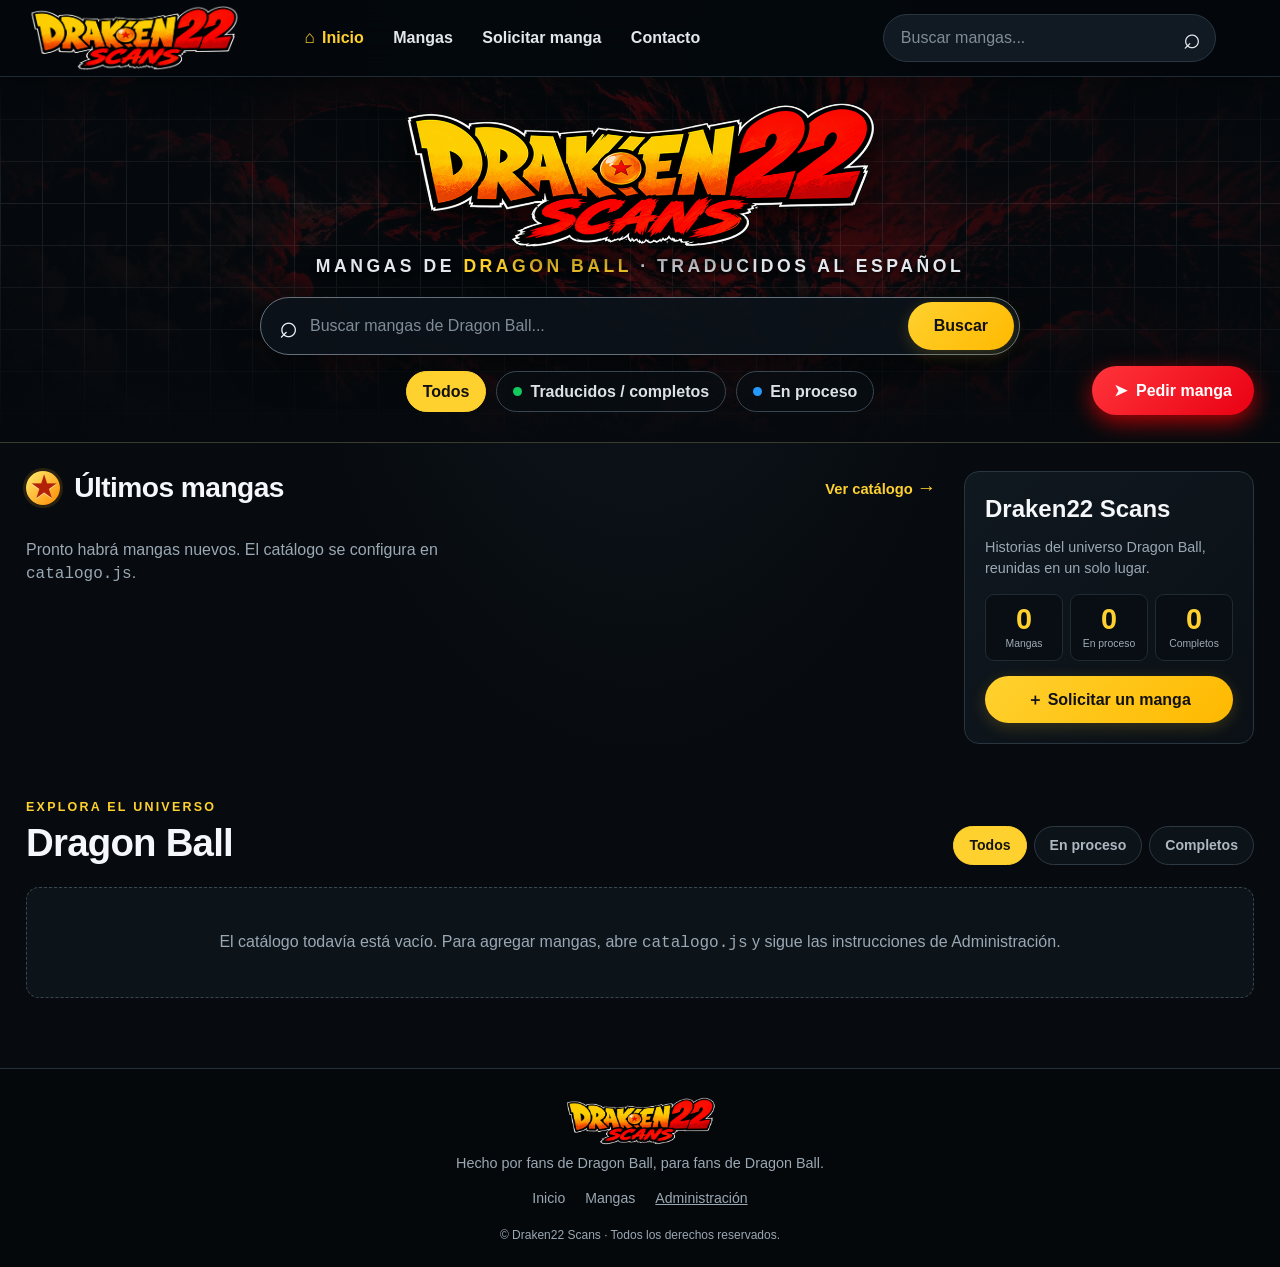
==== index.html @ cf883413 "Add files via upload" ====
<!doctype html>
<html lang="es">
<head>
  <meta charset="utf-8">
  <meta name="viewport" content="width=device-width, initial-scale=1">
  <meta name="theme-color" content="#070b0f">
  <title>Draken22 Scans — Manga de Dragon Ball en español</title>
  <meta name="description" content="Explora mangas de Dragon Ball traducidos al español, consulta su estado y solicita nuevas traducciones.">
  <meta property="og:title" content="Draken22 Scans">
  <meta property="og:description" content="Mangas de Dragon Ball traducidos al español y nuevas solicitudes.">
  <meta property="og:type" content="website">
  <link rel="icon" href="assets/favicon.ico">
  <link rel="stylesheet" href="styles.css">
  <script type="module" src="app.js"></script>
</head>
<body>
  <nav class="topnav">
    <div class="nav-inner wrap">
      <a class="brand" href="index.html" aria-label="Draken22 Scans, inicio"><img src="assets/logo-draken22.png" alt="Draken22 Scans"></a>
      <div class="nav-links"><a class="nav-link active" href="#inicio">Inicio</a><a class="nav-link" href="#catalogo">Mangas</a><button id="open-request" class="nav-link nav-request">Solicitar manga</button><a class="nav-link" href="#footer">Contacto</a></div>
      <label class="nav-search"><span class="sr-only">Buscar mangas</span><input id="search" class="field search" placeholder="Buscar mangas..." aria-label="Buscar mangas"><span class="search-icon" aria-hidden="true">⌕</span></label>
      <div class="nav-actions"><button id="add-manga" class="btn-secondary hidden">＋ Agregar manga</button><button id="sign-out" class="link-button hidden">Salir</button></div>
    </div>
  </nav>

  <header id="inicio" class="hero">
    <img class="hero-bg" src="assets/hero.jpg" alt="" aria-hidden="true">
    <div class="hero-overlay"></div><div class="hero-grid"></div>
    <div class="hero-content wrap">
      <img class="hero-logo" src="assets/logo-draken22.png" alt="Draken22 Scans">
      <p class="hero-subtitle">MANGAS DE <strong>DRAGON BALL</strong> · TRADUCIDOS AL ESPAÑOL</p>
      <div class="hero-search-wrap"><span class="hero-search-icon" aria-hidden="true">⌕</span><input id="hero-search" class="field hero-search" placeholder="Buscar mangas de Dragon Ball..." aria-label="Buscar mangas de Dragon Ball"><button id="hero-search-button" class="btn-yellow" type="button">Buscar</button></div>
      <div class="hero-pills" role="group" aria-label="Filtrar mangas"><button class="pill pill-active" data-filter="todos">Todos</button><button class="pill" data-filter="completo"><span class="status-dot green"></span> Traducidos / completos</button><button class="pill" data-filter="produccion"><span class="status-dot blue"></span> En proceso</button></div>
      <button id="open-request-side" class="btn-red"><span aria-hidden="true">➤</span> Pedir manga</button>
    </div>
  </header>

  <section class="updates wrap" aria-labelledby="updates-title">
    <div class="updates-main"><div class="section-heading"><h2 id="updates-title" class="section-title"><span class="dragon-icon">★</span> Últimos mangas</h2><a class="see-all" href="#catalogo">Ver catálogo <span>→</span></a></div><div id="updates-list" class="updates-grid"><p class="muted">Cargando mangas…</p></div></div>
    <aside class="stats panel"><h3>Draken22 Scans</h3><p class="stats-intro">Historias del universo Dragon Ball, reunidas en un solo lugar.</p><div class="stats-row"><div class="stat-box"><b id="count-all" class="stat-num">0</b><span class="stat-label">Mangas</span></div><div class="stat-box"><b id="count-prod" class="stat-num">0</b><span class="stat-label">En proceso</span></div><div class="stat-box"><b id="count-done" class="stat-num">0</b><span class="stat-label">Completos</span></div></div><button id="open-request-stat" class="btn-yellow full" type="button">＋ Solicitar un manga</button></aside>
  </section>

  <main id="catalogo" class="wrap catalog">
    <div class="catalog-heading"><div><p class="eyebrow">EXPLORA EL UNIVERSO</p><h2 class="section-title catalog-title">Dragon Ball</h2></div><div class="tabs" role="group" aria-label="Filtrar catálogo"><button class="tab tab-active" data-filter="todos">Todos</button><button class="tab" data-filter="produccion">En proceso</button><button class="tab" data-filter="completo">Completos</button></div></div>
    <div id="catalog-grid" class="catalog-grid"><p class="muted">Cargando catálogo…</p></div>
  </main>

  <footer id="footer" class="footer"><img src="assets/logo-draken22.png" alt="Draken22 Scans" class="footer-logo"><p>Hecho por fans de Dragon Ball, para fans de Dragon Ball.</p><div class="footer-links"><a href="#inicio">Inicio</a><a href="#catalogo">Mangas</a><a id="team-link" class="link-button" href="administrar.html">Administración</a></div><small>© Draken22 Scans · Todos los derechos reservados.</small></footer>
  <div id="modal-root"></div>
</body>
</html>
---- styles.css ----
/* Fuentes locales opcionales: coloca los archivos en la carpeta Fonts/. */
@font-face{font-family:BarlowLocal;src:url("Fonts/Barlow-Regular.woff2") format("woff2");font-style:normal;font-weight:400;font-display:swap}
@font-face{font-family:BarlowLocal;src:url("Fonts/Barlow-Medium.woff2") format("woff2");font-style:normal;font-weight:500;font-display:swap}
@font-face{font-family:BarlowLocal;src:url("Fonts/Barlow-SemiBold.woff2") format("woff2");font-style:normal;font-weight:600;font-display:swap}
@font-face{font-family:BarlowLocal;src:url("Fonts/Barlow-Bold.woff2") format("woff2");font-style:normal;font-weight:700 900;font-display:swap}
@font-face{font-family:RajdhaniLocal;src:url("Fonts/Rajdhani-Medium.woff2") format("woff2");font-style:normal;font-weight:500;font-display:swap}
@font-face{font-family:RajdhaniLocal;src:url("Fonts/Rajdhani-SemiBold.woff2") format("woff2");font-style:normal;font-weight:600;font-display:swap}
@font-face{font-family:RajdhaniLocal;src:url("Fonts/Rajdhani-Bold.woff2") format("woff2");font-style:normal;font-weight:700 900;font-display:swap}
:root{color-scheme:dark;--bg:#070b0f;--bg2:#0b1117;--card:#0e151c;--card2:#111b23;--text:#f5f7fa;--muted:#9aa8b4;--line:#26323b;--yellow:#ffd12f;--yellow2:#ffb900;--red:#ff202a;--green:#18b957;--blue:#2699ff;--radius:15px;--shadow:0 18px 50px #0008}
*{box-sizing:border-box}html{scroll-behavior:smooth;scroll-padding-top:95px}body{margin:0;background:radial-gradient(ellipse at 50% 0,#111b23 0,transparent 42%),var(--bg);color:var(--text);font-family:BarlowLocal,Barlow,Arial,sans-serif;font-size:16px;line-height:1.45}button,input,textarea,select{font:inherit}button{cursor:pointer}button:disabled{opacity:.6;cursor:wait}a{color:inherit;text-decoration:none}.hidden{display:none!important}.wrap{width:min(1480px,calc(100% - 52px));margin-inline:auto}.muted{color:var(--muted)}.sr-only{position:absolute;width:1px;height:1px;padding:0;margin:-1px;overflow:hidden;clip:rect(0,0,0,0);white-space:nowrap;border:0}.topnav{position:sticky;top:0;z-index:50;background:rgba(4,8,12,.94);backdrop-filter:blur(18px);border-bottom:1px solid #202a32;box-shadow:0 8px 30px #0005}.nav-inner{min-height:76px;display:flex;align-items:center;gap:clamp(18px,3vw,44px)}.brand{display:flex;align-items:center;flex:0 0 240px;height:66px;overflow:hidden}.brand img{width:100%;height:100%;object-fit:contain;object-position:left center}.nav-links{display:flex;align-items:center;gap:clamp(16px,2.3vw,38px);white-space:nowrap}.nav-link{display:inline-flex;align-items:center;gap:7px;background:none;border:0;color:#e2e7ec;font-weight:700;padding:12px 0;transition:color .2s}.nav-link:hover,.nav-link.active{color:var(--yellow)}.nav-link.active:before{content:'⌂';font-size:1.1rem}.nav-search{margin-left:auto;position:relative;display:block;width:min(340px,26vw)}.field{width:100%;min-width:0;border:1px solid #293640;border-radius:10px;background:#111a22;color:var(--text);padding:12px 14px;outline:none;transition:border-color .2s,box-shadow .2s}.field::placeholder{color:#7f8c97}.field:focus{border-color:#f3c52b;box-shadow:0 0 0 3px #ffd12f20}.search{padding:11px 45px 11px 17px;border-radius:24px}.search-icon{position:absolute;right:15px;top:50%;transform:translateY(-54%);font-size:1.9rem;line-height:1;color:#e9eef2}.nav-actions{display:flex;align-items:center;gap:10px}.btn-secondary{background:#151e26;border:1px solid #3a4650;color:#fff;border-radius:10px;padding:10px 13px;font-weight:700}.link-button{background:transparent;border:0;color:var(--muted);text-decoration:underline}.hero{position:relative;isolation:isolate;min-height:365px;overflow:hidden;border-bottom:1px solid #3c3c2d;background:#0a1015}.hero-bg,.hero-overlay,.hero-grid{position:absolute;inset:0;width:100%;height:100%;pointer-events:none}.hero-bg{z-index:-3;object-fit:cover;object-position:center 40%;opacity:.58;filter:saturate(1.1)}.hero-overlay{z-index:-2;background:linear-gradient(90deg,#05090de8,#05090d72 48%,#05090de0),linear-gradient(0deg,#070b0f 0%,transparent 45%,#070b0f44)}.hero-grid{z-index:-1;opacity:.12;background-image:linear-gradient(#b3c0cc 1px,transparent 1px),linear-gradient(90deg,#b3c0cc 1px,transparent 1px);background-size:42px 42px;mask-image:linear-gradient(to bottom,transparent,#000 35%,transparent)}.hero-content{min-height:365px;display:flex;flex-direction:column;align-items:center;justify-content:center;padding:23px 0 30px;text-align:center}.hero-logo{display:block;width:min(490px,68vw);max-height:160px;object-fit:contain;filter:drop-shadow(0 10px 18px #000b);margin:0 auto 4px}.hero-subtitle{margin:0 0 18px;font-family:RajdhaniLocal,Rajdhani,BarlowLocal,Arial,sans-serif;font-weight:700;font-size:clamp(.85rem,1.5vw,1.1rem);letter-spacing:.2em;color:#e2e8ed;text-shadow:0 2px 5px #000}.hero-subtitle strong{color:var(--yellow)}.hero-search-wrap{width:min(760px,100%);display:flex;align-items:center;gap:12px;padding:4px 5px 4px 18px;border:1px solid #64717c;border-radius:30px;background:#0b1219ed;box-shadow:0 12px 35px #0008}.hero-search-icon{font-size:2rem;line-height:1;color:#edf2f6}.hero-search{border:0;background:transparent;box-shadow:none!important;padding:12px 0}.btn-yellow{display:inline-flex;justify-content:center;align-items:center;gap:8px;flex-shrink:0;background:linear-gradient(135deg,var(--yellow),var(--yellow2));color:#101114;border:0;border-radius:999px;padding:12px 26px;font-weight:800;box-shadow:0 4px 16px #ffcc2430;transition:transform .18s,filter .18s}.btn-yellow:hover{transform:translateY(-2px);filter:brightness(1.08)}.hero-pills{display:flex;align-items:center;justify-content:center;gap:10px;flex-wrap:wrap;margin-top:16px}.pill{display:inline-flex;align-items:center;gap:8px;padding:8px 16px;border:1px solid #3a4651;border-radius:999px;background:#080d12c9;color:#dbe1e6;font-weight:600;transition:all .2s}.pill:hover,.pill-active{border-color:var(--yellow);background:var(--yellow);color:#111}.status-dot{width:9px;height:9px;border-radius:50%;display:inline-block}.green{background:#12ca60}.blue{background:#2699ff}.btn-red{position:absolute;right:max(26px,calc((100% - 1480px)/2));bottom:27px;display:flex;align-items:center;gap:9px;border:0;border-radius:999px;background:linear-gradient(135deg,#ff343b,#e90012);color:#fff;font-weight:800;padding:13px 22px;box-shadow:0 7px 22px #f00a;transition:transform .18s}.btn-red:hover{transform:translateY(-2px)}.updates{display:grid;grid-template-columns:minmax(0,1fr) 290px;gap:28px;padding-top:28px}.updates-main{min-width:0}.section-heading,.catalog-heading{display:flex;align-items:center;justify-content:space-between;gap:18px}.section-heading{margin-bottom:17px}.section-title{font-family:RajdhaniLocal,Rajdhani,BarlowLocal,Barlow,sans-serif;font-size:clamp(1.7rem,2.2vw,2.25rem);font-weight:800;letter-spacing:-.02em;margin:0;line-height:1.15}.dragon-icon{display:inline-grid;place-items:center;width:34px;height:34px;border-radius:50%;margin-right:7px;background:linear-gradient(135deg,#ffed70,#ff8a00);color:#b32208;text-shadow:0 1px #fff8;box-shadow:0 0 0 3px #f3a41a25}.see-all{font-size:.92rem;color:var(--yellow);font-weight:700;white-space:nowrap}.see-all span{font-size:1.2rem}.updates-grid{display:grid;grid-template-columns:repeat(2,minmax(0,1fr));gap:12px}.update-row{display:flex;align-items:center;gap:14px;min-width:0;padding:11px;background:linear-gradient(135deg,#101820,#0b1117);border:1px solid #27333d;border-radius:12px;transition:transform .2s,border-color .2s,background .2s}.update-row:hover{transform:translateY(-3px);border-color:#6e5d1e;background:#131d25}.update-row img{width:64px;height:86px;flex-shrink:0;object-fit:contain;background:#080d12;border-radius:7px;border:1px solid #3b4750}.update-title{font-weight:800;font-size:1.05rem;white-space:nowrap;overflow:hidden;text-overflow:ellipsis;margin:0 0 4px}.update-meta{font-size:.85rem;color:var(--muted);margin:4px 0}.mini-tag{display:inline-block;font-size:.72rem;font-weight:700;padding:3px 9px;border-radius:99px}.mini-prod{background:#0e7037;color:#d4ffe4}.mini-done{background:#0e7037;color:#d4ffe4}.panel{background:linear-gradient(135deg,#101820,#0a1015);border:1px solid #293640;border-radius:15px}.stats{align-self:stretch;padding:20px;display:flex;flex-direction:column;gap:10px}.stats h3{font-family:RajdhaniLocal,Rajdhani,BarlowLocal,Arial,sans-serif;font-size:1.5rem;margin:0;font-weight:800}.stats-intro{color:var(--muted);font-size:.9rem;margin:0}.stats-row{display:grid;grid-template-columns:repeat(3,minmax(0,1fr));gap:7px;margin:5px 0}.stat-box{display:flex;flex-direction:column;gap:1px;padding:9px 7px;background:#080e13;border:1px solid #202b34;border-radius:9px;text-align:center}.stat-num{font-family:RajdhaniLocal,Rajdhani,BarlowLocal,Arial,sans-serif;font-size:1.8rem;color:var(--yellow);font-weight:800;line-height:1.1}.stat-label{font-size:.65rem;color:#9eabb6}.catalog{padding-top:54px;padding-bottom:70px}.catalog-heading{align-items:flex-end;margin-bottom:22px}.eyebrow{margin:0 0 4px;color:var(--yellow);font-family:RajdhaniLocal,Rajdhani,BarlowLocal,Arial,sans-serif;font-weight:800;letter-spacing:.18em;font-size:.78rem}.catalog-title{font-size:clamp(2rem,3vw,2.6rem)}.tabs{display:flex;gap:7px;flex-wrap:wrap}.tab{border:1px solid #2d3943;border-radius:999px;background:#0c1319;color:#aeb8c1;padding:8px 15px;font-size:.88rem;font-weight:700;transition:all .2s}.tab:hover,.tab-active{color:#151515;background:var(--yellow);border-color:var(--yellow)}.catalog-grid{display:grid;grid-template-columns:repeat(4,minmax(0,1fr));gap:18px}.manga-card{cursor:pointer;position:relative;min-width:0;overflow:hidden;background:linear-gradient(145deg,#101920,#0a1015);border:1px solid #293640;border-radius:13px;transition:transform .22s,border-color .22s,box-shadow .22s;animation:rise .4s both}.manga-card.admin-card{cursor:pointer}.manga-card:hover{transform:translateY(-5px);border-color:#c4a51c;box-shadow:0 12px 32px #0008,0 0 0 1px #ffd12f16}.manga-image-wrap{position:relative;aspect-ratio:3/3.7;overflow:hidden;background:linear-gradient(145deg,#111a22,#070b0f);margin:9px 9px 0;border-radius:9px;display:grid;place-items:center}.manga-img{display:block;width:100%;height:100%;object-fit:contain;object-position:center;transition:transform .35s,filter .35s}.manga-card:hover .manga-img{transform:scale(1.02);filter:saturate(1.08)}.badge{position:absolute;left:8px;top:8px;padding:5px 10px;border-radius:999px;font-size:.72rem;font-weight:800;box-shadow:0 2px 8px #0005}.badge-prod{background:#087b3b;color:#e4ffed}.badge-done{background:#087b3b;color:#e4ffed}.chapter-num{position:absolute;right:8px;bottom:4px;font-family:RajdhaniLocal,Rajdhani,BarlowLocal,Arial,sans-serif;font-size:2.4rem;font-weight:800;line-height:1;color:#fff;text-shadow:0 2px 7px #000,2px 2px 0 #000}.manga-info{padding:12px 13px 15px;display:flex;flex-direction:column;gap:6px}.manga-title{font-size:1.08rem;font-weight:800;line-height:1.2;margin:0 0 5px;overflow-wrap:anywhere}.manga-meta{font-size:.82rem;color:var(--muted);margin:0}.progress{height:5px;overflow:hidden;background:#27333d;border-radius:99px;margin-top:11px}.progress-bar{height:100%;border-radius:99px;background:linear-gradient(90deg,#ff9c00,var(--yellow))}.empty-state{grid-column:1/-1;padding:42px 20px;text-align:center;color:var(--muted);border:1px dashed #3a4650;border-radius:13px;background:#0c1319}.footer{border-top:1px solid #25313a;background:#05080b;text-align:center;padding:28px 20px 24px;color:var(--muted)}.footer-logo{display:block;width:155px;height:48px;object-fit:contain;margin:0 auto 8px}.footer p{margin:0 0 14px;font-size:.9rem}.footer-links{display:flex;justify-content:center;gap:20px;margin-bottom:14px;font-size:.88rem}.footer-links a:hover,.footer-links button:hover{color:var(--yellow)}.footer small{font-size:.75rem}.modal-backdrop{position:fixed;inset:0;z-index:100;display:flex;align-items:center;justify-content:center;padding:20px;background:#000b;backdrop-filter:blur(8px)}.modal-panel{width:min(100%,510px);max-height:min(92vh,850px);overflow:auto;padding:27px;background:linear-gradient(145deg,#101820,#070c10);border:1px solid #3b454d;border-radius:18px;box-shadow:0 30px 100px #000c}.modal-panel h2{font-family:RajdhaniLocal,Rajdhani,BarlowLocal,Arial,sans-serif;font-size:2rem;font-weight:800;line-height:1.1;margin:0 0 10px}.form-stack{display:grid;gap:15px}.form-stack>p{margin:0}.field-label{display:block;font-size:.88rem;font-weight:700;color:#dce2e7;margin-bottom:7px}.form-stack input[type=file]{padding:10px}.form-stack textarea{resize:vertical;min-height:95px}.form-row{display:grid;grid-template-columns:1fr 1fr;gap:12px}.form-actions{display:flex;gap:10px;align-items:center;padding-top:5px}.form-actions>*{flex:1}.btn-slash{display:inline-flex;justify-content:center;align-items:center;gap:8px;border:0;border-radius:10px;background:linear-gradient(135deg,#ff343b,#e90012);color:#fff;font-weight:800;padding:12px 18px;transition:transform .18s,filter .18s}.btn-slash:hover{transform:translateY(-2px);filter:brightness(1.08)}.btn-ghost-slash{display:inline-flex;justify-content:center;align-items:center;border:1px solid #3b4750;border-radius:10px;background:#141d25;color:#e5ebef;font-weight:700;padding:10px 15px}.full{width:100%}.error-text{font-size:.9rem;color:#ff858a;min-height:1em;margin:0}.success-title{color:#6ce59b}.request-item{background:#101a21;border:1px solid #2c3943;border-radius:10px;padding:12px;margin-bottom:12px}.request-item h3{font-size:1.15rem;margin:0}.request-item p{margin:5px 0;font-size:.9rem}.access-page{min-height:100vh;display:grid;place-items:center;padding:20px}.access-panel{width:min(100%,390px);padding:30px;display:grid;gap:15px}.access-brand{font-size:2rem}.access-title{font-family:RajdhaniLocal,Rajdhani,BarlowLocal,Arial,sans-serif;font-size:2.5rem;margin:0}.message{font-size:.9rem;color:var(--yellow);min-height:1em;margin:0}.text-link{justify-self:start;color:var(--muted);padding:0}.back-home{font-size:.85rem;color:var(--muted);margin:0}.back-home a{text-decoration:underline}
@keyframes rise{from{opacity:0;transform:translateY(8px)}to{opacity:1;transform:translateY(0)}}
@media(max-width:1120px){.nav-inner{gap:18px}.brand{flex-basis:185px}.nav-links{gap:17px}.nav-search{width:230px}.updates{grid-template-columns:minmax(0,1fr) 255px}.catalog-grid{grid-template-columns:repeat(3,minmax(0,1fr))}}
@media(max-width:850px){.nav-inner{flex-wrap:wrap;padding:8px 0 12px;gap:10px 18px}.brand{height:54px;flex-basis:165px}.nav-links{order:3;width:100%;justify-content:center;gap:clamp(15px,5vw,35px);border-top:1px solid #202a32}.nav-search{margin-left:auto;flex:1;width:auto;min-width:170px}.nav-actions{margin-left:0}.hero,.hero-content{min-height:340px}.hero-bg{object-position:center}.updates{grid-template-columns:1fr}.stats{display:grid;grid-template-columns:1fr;gap:10px}.stats-row{max-width:450px}.stats .full{max-width:340px}.updates-grid{grid-template-columns:repeat(2,minmax(0,1fr))}.catalog-grid{grid-template-columns:repeat(3,minmax(0,1fr))}.btn-red{right:22px;bottom:18px}}
@media(max-width:580px){.wrap{width:calc(100% - 28px)}.brand{height:48px;flex-basis:140px}.nav-search{order:2;flex-basis:100%;width:100%;margin:0}.nav-links{gap:0;justify-content:space-between;order:3}.nav-link{font-size:.85rem}.nav-link.active:before{display:none}.nav-actions{position:absolute;right:14px;top:12px}.nav-actions .btn-secondary{font-size:.72rem;padding:7px}.hero,.hero-content{min-height:350px}.hero-content{padding:23px 0 72px}.hero-logo{width:min(380px,92vw);max-height:125px}.hero-subtitle{max-width:300px;font-size:.78rem;letter-spacing:.12em;margin-bottom:14px}.hero-search-wrap{gap:7px;padding-left:12px}.hero-search-icon{font-size:1.6rem}.hero-search{font-size:.88rem;padding:10px 0}.hero-search-wrap .btn-yellow{padding:10px 16px;font-size:.85rem}.hero-pills{gap:7px;margin-top:13px}.pill{font-size:.75rem;padding:7px 10px}.btn-red{right:50%;transform:translateX(50%);bottom:12px;white-space:nowrap;padding:9px 18px}.btn-red:hover{transform:translate(50%,-2px)}.updates{padding-top:24px;gap:17px}.section-heading{align-items:center}.section-title{font-size:1.65rem}.dragon-icon{width:28px;height:28px;font-size:.9rem}.see-all{font-size:.78rem}.updates-grid{grid-template-columns:1fr;gap:9px}.update-row{padding:9px}.update-row img{width:54px;height:72px}.stats{padding:15px}.stats h3{font-size:1.3rem}.catalog{padding-top:38px;padding-bottom:48px}.catalog-heading{align-items:flex-start;flex-direction:column;gap:14px}.catalog-title{font-size:2rem}.tabs{width:100%;gap:6px}.tab{padding:7px 11px;font-size:.78rem}.catalog-grid{grid-template-columns:repeat(2,minmax(0,1fr));gap:10px}.manga-image-wrap{margin:6px 6px 0;aspect-ratio:3/3.9}.manga-info{padding:10px}.manga-title{font-size:.95rem}.manga-meta{font-size:.75rem}.chapter-num{font-size:1.9rem}.badge{font-size:.62rem;padding:4px 7px;left:5px;top:5px}.form-row{grid-template-columns:1fr}.modal-backdrop{padding:10px}.modal-panel{padding:20px;border-radius:14px}.modal-panel h2{font-size:1.8rem}.footer-links{gap:13px;flex-wrap:wrap}.footer-logo{width:130px;height:42px}}
@media(prefers-reduced-motion:reduce){*,*::before,*::after{scroll-behavior:auto!important;animation-duration:.01ms!important;animation-iteration-count:1!important;transition-duration:.01ms!important}}

/* Página informativa sencilla (antes era la pantalla de acceso). */
.info-page{min-height:100vh;display:grid;place-items:center;padding:24px;background:radial-gradient(ellipse at 50% 0,#18212a 0,transparent 48%),var(--bg)}
.info-panel{width:min(100%,760px);padding:clamp(18px,4vw,36px);display:flex;flex-direction:column;align-items:center;text-align:center;gap:18px}
.info-image{width:100%;height:clamp(180px,32vw,340px);border:1px dashed #53616d;border-radius:12px;background-color:#080d12;background-image:linear-gradient(135deg,#101820,#080d12);background-position:center;background-size:cover;overflow:hidden}
.info-title{font-family:RajdhaniLocal,Rajdhani,BarlowLocal,Barlow,sans-serif;color:var(--yellow);font-size:clamp(2rem,5vw,3.2rem);line-height:1.05;margin:0}
.info-copy{max-width:620px;color:var(--text);font-size:clamp(1rem,2vw,1.15rem);margin:0}
.info-home{margin-top:4px;text-decoration:none}

/* Ficha uniforme de cada fanmanga: descripción, estado, capítulos y páginas. */
.manga-description{font-size:.86rem;line-height:1.45;color:#c0cad2;margin:2px 0 3px;display:-webkit-box;-webkit-line-clamp:3;-webkit-box-orient:vertical;overflow:hidden;overflow-wrap:anywhere;min-height:0}
.manga-details{display:flex;flex-wrap:wrap;gap:6px 12px;margin-top:2px;color:var(--muted);font-size:.78rem}
.manga-details span{display:inline-flex;align-items:center;gap:4px}
.manga-details strong{color:#e8edf1;font-weight:700}
.manga-info .progress{margin-top:4px}
.manga-image-wrap .manga-img{background:transparent}
#cover-preview{width:100%;height:180px;object-fit:contain;background:#080d12;border:1px solid #293640;border-radius:9px;padding:6px}
@media(max-width:580px){.manga-description{-webkit-line-clamp:3;font-size:.8rem}.manga-details{font-size:.72rem;gap:5px 9px}.manga-image-wrap{aspect-ratio:3/3.7}}
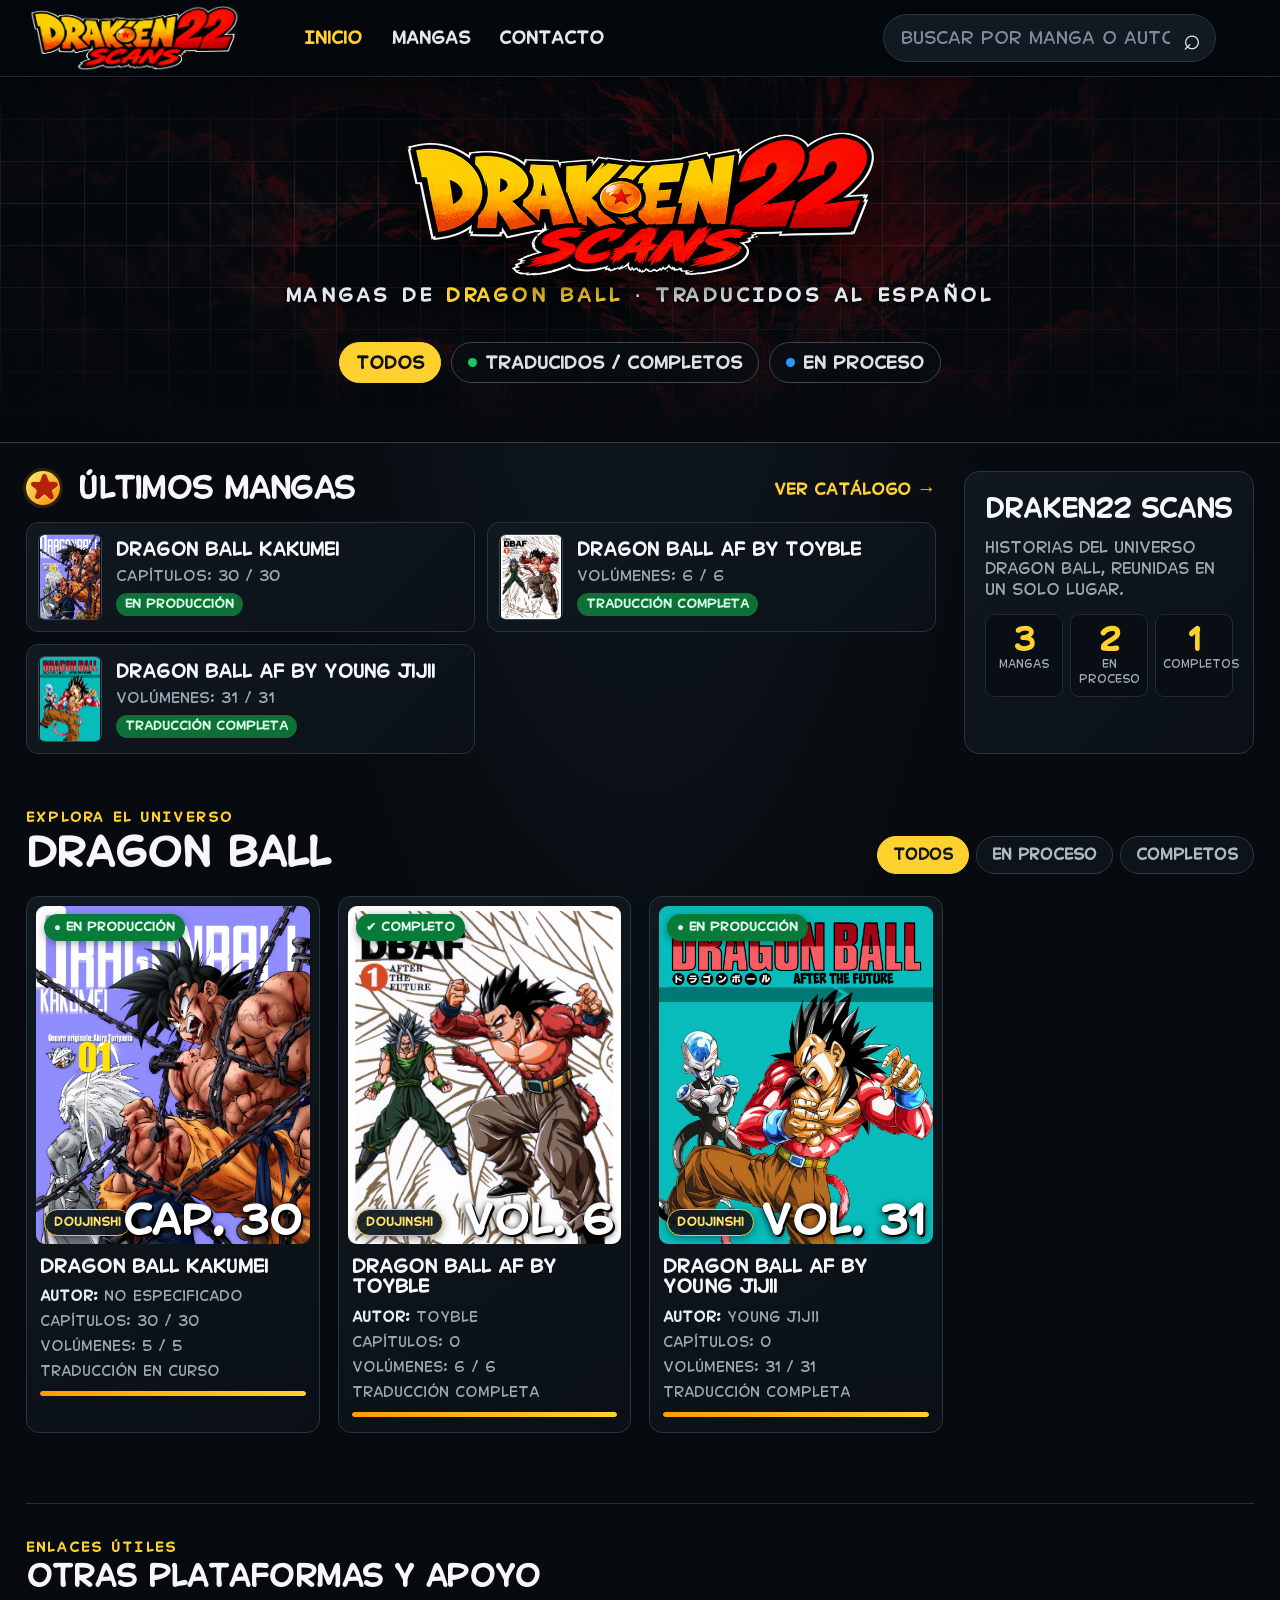
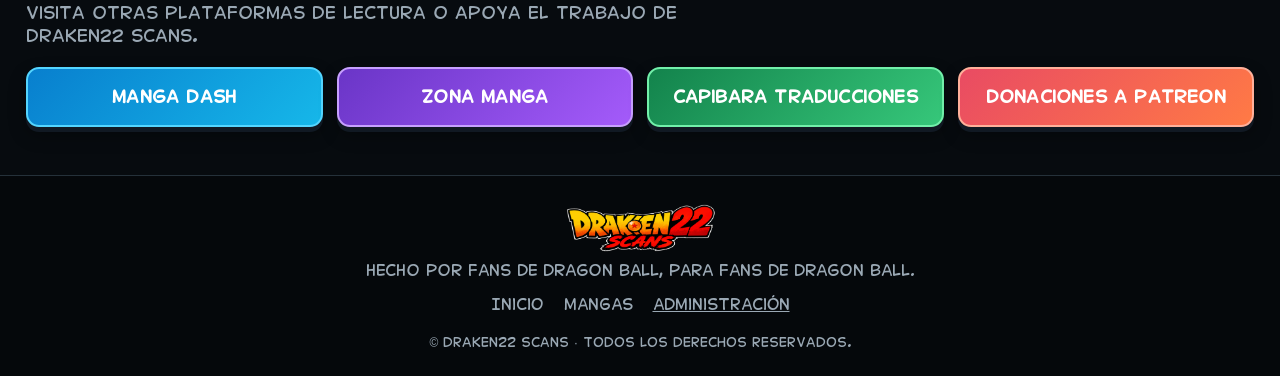
==== commit c4e92f1d: "se cambio todas las cofiguraciones" ====
--- a/index.html
+++ b/index.html
@@ -1,51 +1,118 @@
+<!-- DRAKEN22 SCANS: página principal. Aquí se organiza la estructura visible; el aspecto está en styles.css y la lógica en app.js. -->
 <!doctype html>
 <html lang="es">
+
 <head>
   <meta charset="utf-8">
   <meta name="viewport" content="width=device-width, initial-scale=1">
   <meta name="theme-color" content="#070b0f">
   <title>Draken22 Scans — Manga de Dragon Ball en español</title>
-  <meta name="description" content="Explora mangas de Dragon Ball traducidos al español, consulta su estado y solicita nuevas traducciones.">
+  <meta name="description" content="Explora mangas y fanmangas de Dragon Ball en español y encuentra dónde leerlos.">
   <meta property="og:title" content="Draken22 Scans">
-  <meta property="og:description" content="Mangas de Dragon Ball traducidos al español y nuevas solicitudes.">
+  <meta property="og:description" content="Mangas y fanmangas de Dragon Ball en español y enlaces para leerlos.">
   <meta property="og:type" content="website">
   <link rel="icon" href="assets/favicon.ico">
   <link rel="stylesheet" href="styles.css">
-  <script type="module" src="app.js"></script>
+  <script src="catalogo.js" defer></script>
+  <script src="app.js" defer></script>
 </head>
+
 <body>
+  <!-- NAVEGACIÓN: logo, enlaces Inicio/Mangas/Contacto, búsqueda y acciones de administración. -->
   <nav class="topnav">
     <div class="nav-inner wrap">
-      <a class="brand" href="index.html" aria-label="Draken22 Scans, inicio"><img src="assets/logo-draken22.png" alt="Draken22 Scans"></a>
-      <div class="nav-links"><a class="nav-link active" href="#inicio">Inicio</a><a class="nav-link" href="#catalogo">Mangas</a><button id="open-request" class="nav-link nav-request">Solicitar manga</button><a class="nav-link" href="#footer">Contacto</a></div>
-      <label class="nav-search"><span class="sr-only">Buscar mangas</span><input id="search" class="field search" placeholder="Buscar mangas..." aria-label="Buscar mangas"><span class="search-icon" aria-hidden="true">⌕</span></label>
-      <div class="nav-actions"><button id="add-manga" class="btn-secondary hidden">＋ Agregar manga</button><button id="sign-out" class="link-button hidden">Salir</button></div>
+      <a class="brand" href="index.html" aria-label="Draken22 Scans, inicio"><img src="assets/logo-draken22.png"
+          alt="Draken22 Scans"></a>
+      <div class="nav-links"><a class="nav-link active" href="#inicio">Inicio</a><a class="nav-link"
+          href="#catalogo">Mangas</a><a
+          class="nav-link" href="#footer">Contacto</a></div>
+      <label class="nav-search"><span class="sr-only">Buscar mangas</span><input id="search" class="field search"
+          placeholder="Buscar por manga o autor..." aria-label="Buscar por manga o autor"><span class="search-icon"
+          aria-hidden="true">⌕</span></label>
+      <div class="nav-actions"><button id="add-manga" class="btn-secondary hidden">＋ Agregar manga</button><button
+          id="sign-out" class="link-button hidden">Salir</button></div>
     </div>
   </nav>
 
+  <!-- PORTADA PRINCIPAL: imagen de fondo, logo, lema y filtros rápidos del catálogo. -->
   <header id="inicio" class="hero">
     <img class="hero-bg" src="assets/hero.jpg" alt="" aria-hidden="true">
-    <div class="hero-overlay"></div><div class="hero-grid"></div>
+    <div class="hero-overlay"></div>
+    <div class="hero-grid"></div>
     <div class="hero-content wrap">
       <img class="hero-logo" src="assets/logo-draken22.png" alt="Draken22 Scans">
       <p class="hero-subtitle">MANGAS DE <strong>DRAGON BALL</strong> · TRADUCIDOS AL ESPAÑOL</p>
-      <div class="hero-search-wrap"><span class="hero-search-icon" aria-hidden="true">⌕</span><input id="hero-search" class="field hero-search" placeholder="Buscar mangas de Dragon Ball..." aria-label="Buscar mangas de Dragon Ball"><button id="hero-search-button" class="btn-yellow" type="button">Buscar</button></div>
-      <div class="hero-pills" role="group" aria-label="Filtrar mangas"><button class="pill pill-active" data-filter="todos">Todos</button><button class="pill" data-filter="completo"><span class="status-dot green"></span> Traducidos / completos</button><button class="pill" data-filter="produccion"><span class="status-dot blue"></span> En proceso</button></div>
-      <button id="open-request-side" class="btn-red"><span aria-hidden="true">➤</span> Pedir manga</button>
+      <div class="hero-pills" role="group" aria-label="Filtrar mangas"><button class="pill pill-active"
+          data-filter="todos">Todos</button><button class="pill" data-filter="completo"><span
+            class="status-dot green"></span> Traducidos / completos</button><button class="pill"
+          data-filter="produccion"><span class="status-dot blue"></span> En proceso</button></div>
+      
     </div>
+
   </header>
 
+  <!-- RESUMEN: últimos mangas y contadores generales. app.js rellena estos espacios. -->
   <section class="updates wrap" aria-labelledby="updates-title">
-    <div class="updates-main"><div class="section-heading"><h2 id="updates-title" class="section-title"><span class="dragon-icon">★</span> Últimos mangas</h2><a class="see-all" href="#catalogo">Ver catálogo <span>→</span></a></div><div id="updates-list" class="updates-grid"><p class="muted">Cargando mangas…</p></div></div>
-    <aside class="stats panel"><h3>Draken22 Scans</h3><p class="stats-intro">Historias del universo Dragon Ball, reunidas en un solo lugar.</p><div class="stats-row"><div class="stat-box"><b id="count-all" class="stat-num">0</b><span class="stat-label">Mangas</span></div><div class="stat-box"><b id="count-prod" class="stat-num">0</b><span class="stat-label">En proceso</span></div><div class="stat-box"><b id="count-done" class="stat-num">0</b><span class="stat-label">Completos</span></div></div><button id="open-request-stat" class="btn-yellow full" type="button">＋ Solicitar un manga</button></aside>
+    <div class="updates-main">
+      <div class="section-heading">
+        <h2 id="updates-title" class="section-title"><span class="dragon-icon">★</span> Últimos mangas</h2><a
+          class="see-all" href="#catalogo">Ver catálogo <span>→</span></a>
+      </div>
+      <div id="updates-list" class="updates-grid">
+        <p class="muted">Cargando mangas…</p>
+      </div>
+    </div>
+    <aside class="stats panel">
+      <h3>Draken22 Scans</h3>
+      <p class="stats-intro">Historias del universo Dragon Ball, reunidas en un solo lugar.</p>
+      <div class="stats-row">
+        <div class="stat-box"><b id="count-all" class="stat-num">0</b><span class="stat-label">Mangas</span></div>
+        <div class="stat-box"><b id="count-prod" class="stat-num">0</b><span class="stat-label">En proceso</span></div>
+        <div class="stat-box"><b id="count-done" class="stat-num">0</b><span class="stat-label">Completos</span></div>
+      </div>
+    </aside>
   </section>
 
+  <!-- CATÁLOGO: aquí se dibujan las tarjetas de mangas desde catalogo.js mediante app.js. -->
   <main id="catalogo" class="wrap catalog">
-    <div class="catalog-heading"><div><p class="eyebrow">EXPLORA EL UNIVERSO</p><h2 class="section-title catalog-title">Dragon Ball</h2></div><div class="tabs" role="group" aria-label="Filtrar catálogo"><button class="tab tab-active" data-filter="todos">Todos</button><button class="tab" data-filter="produccion">En proceso</button><button class="tab" data-filter="completo">Completos</button></div></div>
-    <div id="catalog-grid" class="catalog-grid"><p class="muted">Cargando catálogo…</p></div>
+    <div class="catalog-heading">
+      <div>
+        <p class="eyebrow">EXPLORA EL UNIVERSO</p>
+        <h2 class="section-title catalog-title">Dragon Ball</h2>
+      </div>
+      <div class="tabs" role="group" aria-label="Filtrar catálogo"><button class="tab tab-active"
+          data-filter="todos">Todos</button><button class="tab" data-filter="produccion">En proceso</button><button
+          class="tab" data-filter="completo">Completos</button></div>
+    </div>
+    <div id="catalog-grid" class="catalog-grid">
+      <p class="muted">Cargando catálogo…</p>
+    </div>
   </main>
 
-  <footer id="footer" class="footer"><img src="assets/logo-draken22.png" alt="Draken22 Scans" class="footer-logo"><p>Hecho por fans de Dragon Ball, para fans de Dragon Ball.</p><div class="footer-links"><a href="#inicio">Inicio</a><a href="#catalogo">Mangas</a><a id="team-link" class="link-button" href="administrar.html">Administración</a></div><small>© Draken22 Scans · Todos los derechos reservados.</small></footer>
+  <!-- BOTONES EXTERNOS INDEPENDIENTES: cambia el texto y href de cada enlace aquí. No forman parte de las fichas de manga. -->
+  <section class="platform-section wrap" id="otras-plataformas" aria-labelledby="platform-title">
+    <div class="section-heading">
+      <div>
+        <p class="eyebrow">ENLACES ÚTILES</p>
+        <h2 id="platform-title" class="section-title">Otras plataformas y apoyo</h2>
+        <p class="platform-intro">Visita otras plataformas de lectura o apoya el trabajo de Draken22 Scans.</p>
+      </div>
+    </div>
+    <div class="platform-directory" aria-label="Enlaces a otras plataformas">
+      <a class="platform-button" href="https://mangadash.com/" target="_blank" rel="noopener noreferrer">Manga Dash</a>
+      <a class="platform-button" href="https://zonatmo.com/" target="_blank" rel="noopener noreferrer">Zona Manga</a>
+      <a class="platform-button" href="https://capibaratraducciones.com/" target="_blank" rel="noopener noreferrer">Capibara Traducciones</a>
+      <a class="platform-button platform-patreon" href="https://www.patreon.com/" target="_blank" rel="noopener noreferrer">Donaciones a Patreon</a>
+    </div>
+  </section>
+<!-- PIE DE PÁGINA: información de contacto y créditos del sitio. -->
+<footer id="footer" class="footer"><img src="assets/logo-draken22.png" alt="Draken22 Scans" class="footer-logo">
+    <p>Hecho por fans de Dragon Ball, para fans de Dragon Ball.</p>
+    <div class="footer-links"><a href="#inicio">Inicio</a><a href="#catalogo">Mangas</a><a id="team-link"
+        class="link-button" href="administrar.html">Administración</a></div><small>© Draken22 Scans · Todos los derechos
+      reservados.</small>
+  </footer>
   <div id="modal-root"></div>
 </body>
-</html>
+
+</html>
--- a/styles.css
+++ b/styles.css
@@ -1,33 +1,461 @@
-/* Fuentes locales opcionales: coloca los archivos en la carpeta Fonts/. */
-@font-face{font-family:BarlowLocal;src:url("Fonts/Barlow-Regular.woff2") format("woff2");font-style:normal;font-weight:400;font-display:swap}
-@font-face{font-family:BarlowLocal;src:url("Fonts/Barlow-Medium.woff2") format("woff2");font-style:normal;font-weight:500;font-display:swap}
-@font-face{font-family:BarlowLocal;src:url("Fonts/Barlow-SemiBold.woff2") format("woff2");font-style:normal;font-weight:600;font-display:swap}
-@font-face{font-family:BarlowLocal;src:url("Fonts/Barlow-Bold.woff2") format("woff2");font-style:normal;font-weight:700 900;font-display:swap}
-@font-face{font-family:RajdhaniLocal;src:url("Fonts/Rajdhani-Medium.woff2") format("woff2");font-style:normal;font-weight:500;font-display:swap}
-@font-face{font-family:RajdhaniLocal;src:url("Fonts/Rajdhani-SemiBold.woff2") format("woff2");font-style:normal;font-weight:600;font-display:swap}
-@font-face{font-family:RajdhaniLocal;src:url("Fonts/Rajdhani-Bold.woff2") format("woff2");font-style:normal;font-weight:700 900;font-display:swap}
-:root{color-scheme:dark;--bg:#070b0f;--bg2:#0b1117;--card:#0e151c;--card2:#111b23;--text:#f5f7fa;--muted:#9aa8b4;--line:#26323b;--yellow:#ffd12f;--yellow2:#ffb900;--red:#ff202a;--green:#18b957;--blue:#2699ff;--radius:15px;--shadow:0 18px 50px #0008}
-*{box-sizing:border-box}html{scroll-behavior:smooth;scroll-padding-top:95px}body{margin:0;background:radial-gradient(ellipse at 50% 0,#111b23 0,transparent 42%),var(--bg);color:var(--text);font-family:BarlowLocal,Barlow,Arial,sans-serif;font-size:16px;line-height:1.45}button,input,textarea,select{font:inherit}button{cursor:pointer}button:disabled{opacity:.6;cursor:wait}a{color:inherit;text-decoration:none}.hidden{display:none!important}.wrap{width:min(1480px,calc(100% - 52px));margin-inline:auto}.muted{color:var(--muted)}.sr-only{position:absolute;width:1px;height:1px;padding:0;margin:-1px;overflow:hidden;clip:rect(0,0,0,0);white-space:nowrap;border:0}.topnav{position:sticky;top:0;z-index:50;background:rgba(4,8,12,.94);backdrop-filter:blur(18px);border-bottom:1px solid #202a32;box-shadow:0 8px 30px #0005}.nav-inner{min-height:76px;display:flex;align-items:center;gap:clamp(18px,3vw,44px)}.brand{display:flex;align-items:center;flex:0 0 240px;height:66px;overflow:hidden}.brand img{width:100%;height:100%;object-fit:contain;object-position:left center}.nav-links{display:flex;align-items:center;gap:clamp(16px,2.3vw,38px);white-space:nowrap}.nav-link{display:inline-flex;align-items:center;gap:7px;background:none;border:0;color:#e2e7ec;font-weight:700;padding:12px 0;transition:color .2s}.nav-link:hover,.nav-link.active{color:var(--yellow)}.nav-link.active:before{content:'⌂';font-size:1.1rem}.nav-search{margin-left:auto;position:relative;display:block;width:min(340px,26vw)}.field{width:100%;min-width:0;border:1px solid #293640;border-radius:10px;background:#111a22;color:var(--text);padding:12px 14px;outline:none;transition:border-color .2s,box-shadow .2s}.field::placeholder{color:#7f8c97}.field:focus{border-color:#f3c52b;box-shadow:0 0 0 3px #ffd12f20}.search{padding:11px 45px 11px 17px;border-radius:24px}.search-icon{position:absolute;right:15px;top:50%;transform:translateY(-54%);font-size:1.9rem;line-height:1;color:#e9eef2}.nav-actions{display:flex;align-items:center;gap:10px}.btn-secondary{background:#151e26;border:1px solid #3a4650;color:#fff;border-radius:10px;padding:10px 13px;font-weight:700}.link-button{background:transparent;border:0;color:var(--muted);text-decoration:underline}.hero{position:relative;isolation:isolate;min-height:365px;overflow:hidden;border-bottom:1px solid #3c3c2d;background:#0a1015}.hero-bg,.hero-overlay,.hero-grid{position:absolute;inset:0;width:100%;height:100%;pointer-events:none}.hero-bg{z-index:-3;object-fit:cover;object-position:center 40%;opacity:.58;filter:saturate(1.1)}.hero-overlay{z-index:-2;background:linear-gradient(90deg,#05090de8,#05090d72 48%,#05090de0),linear-gradient(0deg,#070b0f 0%,transparent 45%,#070b0f44)}.hero-grid{z-index:-1;opacity:.12;background-image:linear-gradient(#b3c0cc 1px,transparent 1px),linear-gradient(90deg,#b3c0cc 1px,transparent 1px);background-size:42px 42px;mask-image:linear-gradient(to bottom,transparent,#000 35%,transparent)}.hero-content{min-height:365px;display:flex;flex-direction:column;align-items:center;justify-content:center;padding:23px 0 30px;text-align:center}.hero-logo{display:block;width:min(490px,68vw);max-height:160px;object-fit:contain;filter:drop-shadow(0 10px 18px #000b);margin:0 auto 4px}.hero-subtitle{margin:0 0 18px;font-family:RajdhaniLocal,Rajdhani,BarlowLocal,Arial,sans-serif;font-weight:700;font-size:clamp(.85rem,1.5vw,1.1rem);letter-spacing:.2em;color:#e2e8ed;text-shadow:0 2px 5px #000}.hero-subtitle strong{color:var(--yellow)}.hero-search-wrap{width:min(760px,100%);display:flex;align-items:center;gap:12px;padding:4px 5px 4px 18px;border:1px solid #64717c;border-radius:30px;background:#0b1219ed;box-shadow:0 12px 35px #0008}.hero-search-icon{font-size:2rem;line-height:1;color:#edf2f6}.hero-search{border:0;background:transparent;box-shadow:none!important;padding:12px 0}.btn-yellow{display:inline-flex;justify-content:center;align-items:center;gap:8px;flex-shrink:0;background:linear-gradient(135deg,var(--yellow),var(--yellow2));color:#101114;border:0;border-radius:999px;padding:12px 26px;font-weight:800;box-shadow:0 4px 16px #ffcc2430;transition:transform .18s,filter .18s}.btn-yellow:hover{transform:translateY(-2px);filter:brightness(1.08)}.hero-pills{display:flex;align-items:center;justify-content:center;gap:10px;flex-wrap:wrap;margin-top:16px}.pill{display:inline-flex;align-items:center;gap:8px;padding:8px 16px;border:1px solid #3a4651;border-radius:999px;background:#080d12c9;color:#dbe1e6;font-weight:600;transition:all .2s}.pill:hover,.pill-active{border-color:var(--yellow);background:var(--yellow);color:#111}.status-dot{width:9px;height:9px;border-radius:50%;display:inline-block}.green{background:#12ca60}.blue{background:#2699ff}.btn-red{position:absolute;right:max(26px,calc((100% - 1480px)/2));bottom:27px;display:flex;align-items:center;gap:9px;border:0;border-radius:999px;background:linear-gradient(135deg,#ff343b,#e90012);color:#fff;font-weight:800;padding:13px 22px;box-shadow:0 7px 22px #f00a;transition:transform .18s}.btn-red:hover{transform:translateY(-2px)}.updates{display:grid;grid-template-columns:minmax(0,1fr) 290px;gap:28px;padding-top:28px}.updates-main{min-width:0}.section-heading,.catalog-heading{display:flex;align-items:center;justify-content:space-between;gap:18px}.section-heading{margin-bottom:17px}.section-title{font-family:RajdhaniLocal,Rajdhani,BarlowLocal,Barlow,sans-serif;font-size:clamp(1.7rem,2.2vw,2.25rem);font-weight:800;letter-spacing:-.02em;margin:0;line-height:1.15}.dragon-icon{display:inline-grid;place-items:center;width:34px;height:34px;border-radius:50%;margin-right:7px;background:linear-gradient(135deg,#ffed70,#ff8a00);color:#b32208;text-shadow:0 1px #fff8;box-shadow:0 0 0 3px #f3a41a25}.see-all{font-size:.92rem;color:var(--yellow);font-weight:700;white-space:nowrap}.see-all span{font-size:1.2rem}.updates-grid{display:grid;grid-template-columns:repeat(2,minmax(0,1fr));gap:12px}.update-row{display:flex;align-items:center;gap:14px;min-width:0;padding:11px;background:linear-gradient(135deg,#101820,#0b1117);border:1px solid #27333d;border-radius:12px;transition:transform .2s,border-color .2s,background .2s}.update-row:hover{transform:translateY(-3px);border-color:#6e5d1e;background:#131d25}.update-row img{width:64px;height:86px;flex-shrink:0;object-fit:contain;background:#080d12;border-radius:7px;border:1px solid #3b4750}.update-title{font-weight:800;font-size:1.05rem;white-space:nowrap;overflow:hidden;text-overflow:ellipsis;margin:0 0 4px}.update-meta{font-size:.85rem;color:var(--muted);margin:4px 0}.mini-tag{display:inline-block;font-size:.72rem;font-weight:700;padding:3px 9px;border-radius:99px}.mini-prod{background:#0e7037;color:#d4ffe4}.mini-done{background:#0e7037;color:#d4ffe4}.panel{background:linear-gradient(135deg,#101820,#0a1015);border:1px solid #293640;border-radius:15px}.stats{align-self:stretch;padding:20px;display:flex;flex-direction:column;gap:10px}.stats h3{font-family:RajdhaniLocal,Rajdhani,BarlowLocal,Arial,sans-serif;font-size:1.5rem;margin:0;font-weight:800}.stats-intro{color:var(--muted);font-size:.9rem;margin:0}.stats-row{display:grid;grid-template-columns:repeat(3,minmax(0,1fr));gap:7px;margin:5px 0}.stat-box{display:flex;flex-direction:column;gap:1px;padding:9px 7px;background:#080e13;border:1px solid #202b34;border-radius:9px;text-align:center}.stat-num{font-family:RajdhaniLocal,Rajdhani,BarlowLocal,Arial,sans-serif;font-size:1.8rem;color:var(--yellow);font-weight:800;line-height:1.1}.stat-label{font-size:.65rem;color:#9eabb6}.catalog{padding-top:54px;padding-bottom:70px}.catalog-heading{align-items:flex-end;margin-bottom:22px}.eyebrow{margin:0 0 4px;color:var(--yellow);font-family:RajdhaniLocal,Rajdhani,BarlowLocal,Arial,sans-serif;font-weight:800;letter-spacing:.18em;font-size:.78rem}.catalog-title{font-size:clamp(2rem,3vw,2.6rem)}.tabs{display:flex;gap:7px;flex-wrap:wrap}.tab{border:1px solid #2d3943;border-radius:999px;background:#0c1319;color:#aeb8c1;padding:8px 15px;font-size:.88rem;font-weight:700;transition:all .2s}.tab:hover,.tab-active{color:#151515;background:var(--yellow);border-color:var(--yellow)}.catalog-grid{display:grid;grid-template-columns:repeat(4,minmax(0,1fr));gap:18px}.manga-card{cursor:pointer;position:relative;min-width:0;overflow:hidden;background:linear-gradient(145deg,#101920,#0a1015);border:1px solid #293640;border-radius:13px;transition:transform .22s,border-color .22s,box-shadow .22s;animation:rise .4s both}.manga-card.admin-card{cursor:pointer}.manga-card:hover{transform:translateY(-5px);border-color:#c4a51c;box-shadow:0 12px 32px #0008,0 0 0 1px #ffd12f16}.manga-image-wrap{position:relative;aspect-ratio:3/3.7;overflow:hidden;background:linear-gradient(145deg,#111a22,#070b0f);margin:9px 9px 0;border-radius:9px;display:grid;place-items:center}.manga-img{display:block;width:100%;height:100%;object-fit:contain;object-position:center;transition:transform .35s,filter .35s}.manga-card:hover .manga-img{transform:scale(1.02);filter:saturate(1.08)}.badge{position:absolute;left:8px;top:8px;padding:5px 10px;border-radius:999px;font-size:.72rem;font-weight:800;box-shadow:0 2px 8px #0005}.badge-prod{background:#087b3b;color:#e4ffed}.badge-done{background:#087b3b;color:#e4ffed}.chapter-num{position:absolute;right:8px;bottom:4px;font-family:RajdhaniLocal,Rajdhani,BarlowLocal,Arial,sans-serif;font-size:2.4rem;font-weight:800;line-height:1;color:#fff;text-shadow:0 2px 7px #000,2px 2px 0 #000}.manga-info{padding:12px 13px 15px;display:flex;flex-direction:column;gap:6px}.manga-title{font-size:1.08rem;font-weight:800;line-height:1.2;margin:0 0 5px;overflow-wrap:anywhere}.manga-meta{font-size:.82rem;color:var(--muted);margin:0}.progress{height:5px;overflow:hidden;background:#27333d;border-radius:99px;margin-top:11px}.progress-bar{height:100%;border-radius:99px;background:linear-gradient(90deg,#ff9c00,var(--yellow))}.empty-state{grid-column:1/-1;padding:42px 20px;text-align:center;color:var(--muted);border:1px dashed #3a4650;border-radius:13px;background:#0c1319}.footer{border-top:1px solid #25313a;background:#05080b;text-align:center;padding:28px 20px 24px;color:var(--muted)}.footer-logo{display:block;width:155px;height:48px;object-fit:contain;margin:0 auto 8px}.footer p{margin:0 0 14px;font-size:.9rem}.footer-links{display:flex;justify-content:center;gap:20px;margin-bottom:14px;font-size:.88rem}.footer-links a:hover,.footer-links button:hover{color:var(--yellow)}.footer small{font-size:.75rem}.modal-backdrop{position:fixed;inset:0;z-index:100;display:flex;align-items:center;justify-content:center;padding:20px;background:#000b;backdrop-filter:blur(8px)}.modal-panel{width:min(100%,510px);max-height:min(92vh,850px);overflow:auto;padding:27px;background:linear-gradient(145deg,#101820,#070c10);border:1px solid #3b454d;border-radius:18px;box-shadow:0 30px 100px #000c}.modal-panel h2{font-family:RajdhaniLocal,Rajdhani,BarlowLocal,Arial,sans-serif;font-size:2rem;font-weight:800;line-height:1.1;margin:0 0 10px}.form-stack{display:grid;gap:15px}.form-stack>p{margin:0}.field-label{display:block;font-size:.88rem;font-weight:700;color:#dce2e7;margin-bottom:7px}.form-stack input[type=file]{padding:10px}.form-stack textarea{resize:vertical;min-height:95px}.form-row{display:grid;grid-template-columns:1fr 1fr;gap:12px}.form-actions{display:flex;gap:10px;align-items:center;padding-top:5px}.form-actions>*{flex:1}.btn-slash{display:inline-flex;justify-content:center;align-items:center;gap:8px;border:0;border-radius:10px;background:linear-gradient(135deg,#ff343b,#e90012);color:#fff;font-weight:800;padding:12px 18px;transition:transform .18s,filter .18s}.btn-slash:hover{transform:translateY(-2px);filter:brightness(1.08)}.btn-ghost-slash{display:inline-flex;justify-content:center;align-items:center;border:1px solid #3b4750;border-radius:10px;background:#141d25;color:#e5ebef;font-weight:700;padding:10px 15px}.full{width:100%}.error-text{font-size:.9rem;color:#ff858a;min-height:1em;margin:0}.success-title{color:#6ce59b}.request-item{background:#101a21;border:1px solid #2c3943;border-radius:10px;padding:12px;margin-bottom:12px}.request-item h3{font-size:1.15rem;margin:0}.request-item p{margin:5px 0;font-size:.9rem}.access-page{min-height:100vh;display:grid;place-items:center;padding:20px}.access-panel{width:min(100%,390px);padding:30px;display:grid;gap:15px}.access-brand{font-size:2rem}.access-title{font-family:RajdhaniLocal,Rajdhani,BarlowLocal,Arial,sans-serif;font-size:2.5rem;margin:0}.message{font-size:.9rem;color:var(--yellow);min-height:1em;margin:0}.text-link{justify-self:start;color:var(--muted);padding:0}.back-home{font-size:.85rem;color:var(--muted);margin:0}.back-home a{text-decoration:underline}
-@keyframes rise{from{opacity:0;transform:translateY(8px)}to{opacity:1;transform:translateY(0)}}
-@media(max-width:1120px){.nav-inner{gap:18px}.brand{flex-basis:185px}.nav-links{gap:17px}.nav-search{width:230px}.updates{grid-template-columns:minmax(0,1fr) 255px}.catalog-grid{grid-template-columns:repeat(3,minmax(0,1fr))}}
-@media(max-width:850px){.nav-inner{flex-wrap:wrap;padding:8px 0 12px;gap:10px 18px}.brand{height:54px;flex-basis:165px}.nav-links{order:3;width:100%;justify-content:center;gap:clamp(15px,5vw,35px);border-top:1px solid #202a32}.nav-search{margin-left:auto;flex:1;width:auto;min-width:170px}.nav-actions{margin-left:0}.hero,.hero-content{min-height:340px}.hero-bg{object-position:center}.updates{grid-template-columns:1fr}.stats{display:grid;grid-template-columns:1fr;gap:10px}.stats-row{max-width:450px}.stats .full{max-width:340px}.updates-grid{grid-template-columns:repeat(2,minmax(0,1fr))}.catalog-grid{grid-template-columns:repeat(3,minmax(0,1fr))}.btn-red{right:22px;bottom:18px}}
-@media(max-width:580px){.wrap{width:calc(100% - 28px)}.brand{height:48px;flex-basis:140px}.nav-search{order:2;flex-basis:100%;width:100%;margin:0}.nav-links{gap:0;justify-content:space-between;order:3}.nav-link{font-size:.85rem}.nav-link.active:before{display:none}.nav-actions{position:absolute;right:14px;top:12px}.nav-actions .btn-secondary{font-size:.72rem;padding:7px}.hero,.hero-content{min-height:350px}.hero-content{padding:23px 0 72px}.hero-logo{width:min(380px,92vw);max-height:125px}.hero-subtitle{max-width:300px;font-size:.78rem;letter-spacing:.12em;margin-bottom:14px}.hero-search-wrap{gap:7px;padding-left:12px}.hero-search-icon{font-size:1.6rem}.hero-search{font-size:.88rem;padding:10px 0}.hero-search-wrap .btn-yellow{padding:10px 16px;font-size:.85rem}.hero-pills{gap:7px;margin-top:13px}.pill{font-size:.75rem;padding:7px 10px}.btn-red{right:50%;transform:translateX(50%);bottom:12px;white-space:nowrap;padding:9px 18px}.btn-red:hover{transform:translate(50%,-2px)}.updates{padding-top:24px;gap:17px}.section-heading{align-items:center}.section-title{font-size:1.65rem}.dragon-icon{width:28px;height:28px;font-size:.9rem}.see-all{font-size:.78rem}.updates-grid{grid-template-columns:1fr;gap:9px}.update-row{padding:9px}.update-row img{width:54px;height:72px}.stats{padding:15px}.stats h3{font-size:1.3rem}.catalog{padding-top:38px;padding-bottom:48px}.catalog-heading{align-items:flex-start;flex-direction:column;gap:14px}.catalog-title{font-size:2rem}.tabs{width:100%;gap:6px}.tab{padding:7px 11px;font-size:.78rem}.catalog-grid{grid-template-columns:repeat(2,minmax(0,1fr));gap:10px}.manga-image-wrap{margin:6px 6px 0;aspect-ratio:3/3.9}.manga-info{padding:10px}.manga-title{font-size:.95rem}.manga-meta{font-size:.75rem}.chapter-num{font-size:1.9rem}.badge{font-size:.62rem;padding:4px 7px;left:5px;top:5px}.form-row{grid-template-columns:1fr}.modal-backdrop{padding:10px}.modal-panel{padding:20px;border-radius:14px}.modal-panel h2{font-size:1.8rem}.footer-links{gap:13px;flex-wrap:wrap}.footer-logo{width:130px;height:42px}}
-@media(prefers-reduced-motion:reduce){*,*::before,*::after{scroll-behavior:auto!important;animation-duration:.01ms!important;animation-iteration-count:1!important;transition-duration:.01ms!important}}
-
-/* Página informativa sencilla (antes era la pantalla de acceso). */
-.info-page{min-height:100vh;display:grid;place-items:center;padding:24px;background:radial-gradient(ellipse at 50% 0,#18212a 0,transparent 48%),var(--bg)}
-.info-panel{width:min(100%,760px);padding:clamp(18px,4vw,36px);display:flex;flex-direction:column;align-items:center;text-align:center;gap:18px}
-.info-image{width:100%;height:clamp(180px,32vw,340px);border:1px dashed #53616d;border-radius:12px;background-color:#080d12;background-image:linear-gradient(135deg,#101820,#080d12);background-position:center;background-size:cover;overflow:hidden}
-.info-title{font-family:RajdhaniLocal,Rajdhani,BarlowLocal,Barlow,sans-serif;color:var(--yellow);font-size:clamp(2rem,5vw,3.2rem);line-height:1.05;margin:0}
-.info-copy{max-width:620px;color:var(--text);font-size:clamp(1rem,2vw,1.15rem);margin:0}
-.info-home{margin-top:4px;text-decoration:none}
-
-/* Ficha uniforme de cada fanmanga: descripción, estado, capítulos y páginas. */
-.manga-description{font-size:.86rem;line-height:1.45;color:#c0cad2;margin:2px 0 3px;display:-webkit-box;-webkit-line-clamp:3;-webkit-box-orient:vertical;overflow:hidden;overflow-wrap:anywhere;min-height:0}
-.manga-details{display:flex;flex-wrap:wrap;gap:6px 12px;margin-top:2px;color:var(--muted);font-size:.78rem}
-.manga-details span{display:inline-flex;align-items:center;gap:4px}
-.manga-details strong{color:#e8edf1;font-weight:700}
-.manga-info .progress{margin-top:4px}
-.manga-image-wrap .manga-img{background:transparent}
-#cover-preview{width:100%;height:180px;object-fit:contain;background:#080d12;border:1px solid #293640;border-radius:9px;padding:6px}
-@media(max-width:580px){.manga-description{-webkit-line-clamp:3;font-size:.8rem}.manga-details{font-size:.72rem;gap:5px 9px}.manga-image-wrap{aspect-ratio:3/3.7}}
+/* DRAKEN22 SCANS — Estilos del sitio */
+
+/* Fuente local: coloca Shonen.woff2 en la carpeta Fonts */
+@font-face {
+  font-family: "ShonenLocal";
+  src: url("./Fonts/Shonen.woff2") format("woff2");
+  font-style: normal;
+  font-weight: 400;
+  font-display: swap;
+}
+
+/* Variables */
+:root {
+  color-scheme: dark;
+  --bg: #070b0f;
+  --bg2: #0b1117;
+  --card: #0e151c;
+  --card2: #111b23;
+  --text: #f5f7fa;
+  --muted: #9aa8b4;
+  --line: #26323b;
+  --yellow: #ffd12f;
+  --yellow2: #ffb900;
+  --red: #ff202a;
+  --green: #18b957;
+  --blue: #2699ff;
+  --radius: 15px;
+  --shadow: 0 18px 50px #0008;
+}
+
+* { box-sizing: border-box; }
+
+html {
+  scroll-behavior: smooth;
+  scroll-padding-top: 95px;
+}
+
+body {
+  margin: 0;
+  background: radial-gradient(ellipse at 50% 0, #111b23 0, transparent 42%), var(--bg);
+  color: var(--text);
+  font-family: "ShonenLocal", Arial, sans-serif;
+  font-size: 16px;
+  line-height: 1.45;
+}
+
+/* Los controles heredan la fuente del sitio */
+button, input, textarea, select { font: inherit; }
+button { cursor: pointer; }
+button:disabled { opacity: .6; cursor: wait; }
+a { color: inherit; text-decoration: none; }
+.hidden { display: none !important; }
+
+.wrap { width: min(1480px, calc(100% - 52px)); margin-inline: auto; }
+.muted { color: var(--muted); }
+
+.sr-only {
+  position: absolute; width: 1px; height: 1px; padding: 0; margin: -1px;
+  overflow: hidden; clip: rect(0, 0, 0, 0); white-space: nowrap; border: 0;
+}
+
+/* Navegación */
+.topnav {
+  position: sticky; top: 0; z-index: 50;
+  background: rgba(4, 8, 12, .94); backdrop-filter: blur(18px);
+  border-bottom: 1px solid #202a32; box-shadow: 0 8px 30px #0005;
+}
+.nav-inner { min-height: 76px; display: flex; align-items: center; gap: clamp(18px, 3vw, 44px); }
+.brand { display: flex; align-items: center; flex: 0 0 240px; height: 66px; overflow: hidden; }
+.brand img { width: 100%; height: 100%; object-fit: contain; object-position: left center; }
+.nav-links { display: flex; align-items: center; gap: clamp(16px, 2.3vw, 38px); white-space: nowrap; }
+.nav-link {
+  display: inline-flex; align-items: center; gap: 7px; background: none; border: 0;
+  color: #e2e7ec; font-weight: 700; padding: 12px 0; transition: color .2s;
+}
+.nav-link:hover, .nav-link.active { color: var(--yellow); }
+.nav-link.active:before { content: none; display: none; }
+.nav-search { margin-left: auto; position: relative; display: block; width: min(340px, 26vw); }
+.field {
+  width: 100%; min-width: 0; border: 1px solid #293640; border-radius: 10px;
+  background: #111a22; color: var(--text); padding: 12px 14px; outline: none;
+  transition: border-color .2s, box-shadow .2s;
+}
+.field::placeholder { color: #7f8c97; }
+.field:focus { border-color: #f3c52b; box-shadow: 0 0 0 3px #ffd12f20; }
+.search { padding: 11px 45px 11px 17px; border-radius: 24px; }
+.search-icon {
+  position: absolute; right: 15px; top: 50%; transform: translateY(-54%);
+  font-size: 1.9rem; line-height: 1; color: #e9eef2;
+}
+.nav-actions { display: flex; align-items: center; gap: 10px; }
+.btn-secondary {
+  background: #151e26; border: 1px solid #3a4650; color: #fff;
+  border-radius: 10px; padding: 10px 13px; font-weight: 700;
+}
+.link-button { background: transparent; border: 0; color: var(--muted); text-decoration: underline; }
+
+/* Portada principal */
+.hero {
+  position: relative; isolation: isolate; min-height: 365px; overflow: hidden;
+  border-bottom: 1px solid #3c3c2d; background: #0a1015;
+}
+.hero-bg, .hero-overlay, .hero-grid {
+  position: absolute; inset: 0; width: 100%; height: 100%; pointer-events: none;
+}
+.hero-bg { z-index: -3; object-fit: cover; object-position: center 40%; opacity: .58; filter: saturate(1.1); }
+.hero-overlay {
+  z-index: -2;
+  background: linear-gradient(90deg, #05090de8, #05090d72 48%, #05090de0), linear-gradient(0deg, #070b0f 0%, transparent 45%, #070b0f44);
+}
+.hero-grid {
+  z-index: -1; opacity: .12;
+  background-image: linear-gradient(#b3c0cc 1px, transparent 1px), linear-gradient(90deg, #b3c0cc 1px, transparent 1px);
+  background-size: 42px 42px; mask-image: linear-gradient(to bottom, transparent, #000 35%, transparent);
+}
+.hero-content {
+  min-height: 365px; display: flex; flex-direction: column; align-items: center;
+  justify-content: center; padding: 23px 0 30px; text-align: center;
+}
+.hero-logo {
+  display: block; width: min(490px, 68vw); max-height: 160px; object-fit: contain;
+  filter: drop-shadow(0 10px 18px #000b); margin: 0 auto 4px;
+}
+.hero-subtitle {
+  margin: 0 0 18px; font-family: "ShonenLocal", Arial, sans-serif; font-weight: 700;
+  font-size: clamp(.85rem, 1.5vw, 1.1rem); letter-spacing: .2em; color: #e2e8ed;
+  text-shadow: 0 2px 5px #000;
+}
+.hero-subtitle strong { color: var(--yellow); }
+.hero-search-wrap {
+  width: min(760px, 100%); display: flex; align-items: center; gap: 12px;
+  padding: 4px 5px 4px 18px; border: 1px solid #64717c; border-radius: 30px;
+  background: #0b1219ed; box-shadow: 0 12px 35px #0008;
+}
+.hero-search-icon { font-size: 2rem; line-height: 1; color: #edf2f6; }
+.hero-search { border: 0; background: transparent; box-shadow: none !important; padding: 12px 0; }
+.btn-yellow {
+  display: inline-flex; justify-content: center; align-items: center; gap: 8px; flex-shrink: 0;
+  background: linear-gradient(135deg, var(--yellow), var(--yellow2)); color: #101114;
+  border: 0; border-radius: 999px; padding: 12px 26px; font-weight: 800;
+  box-shadow: 0 4px 16px #ffcc2430; transition: transform .18s, filter .18s;
+}
+.btn-yellow:hover { transform: translateY(-2px); filter: brightness(1.08); }
+.hero-pills { display: flex; align-items: center; justify-content: center; gap: 10px; flex-wrap: wrap; margin-top: 16px; }
+.pill {
+  display: inline-flex; align-items: center; gap: 8px; padding: 8px 16px;
+  border: 1px solid #3a4651; border-radius: 999px; background: #080d12c9;
+  color: #dbe1e6; font-weight: 600; transition: all .2s;
+}
+.pill:hover, .pill-active { border-color: var(--yellow); background: var(--yellow); color: #111; }
+.status-dot { width: 9px; height: 9px; border-radius: 50%; display: inline-block; }
+.green { background: #12ca60; }
+.blue { background: #2699ff; }
+
+/* Actualizaciones y estadísticas */
+.updates { display: grid; grid-template-columns: minmax(0, 1fr) 290px; gap: 28px; padding-top: 28px; }
+.updates-main { min-width: 0; }
+.section-heading, .catalog-heading { display: flex; align-items: center; justify-content: space-between; gap: 18px; }
+.section-heading { margin-bottom: 17px; }
+.section-title {
+  font-family: "ShonenLocal", Arial, sans-serif; font-size: clamp(1.7rem, 2.2vw, 2.25rem);
+  font-weight: 800; letter-spacing: -.02em; margin: 0; line-height: 1.15;
+}
+.dragon-icon {
+  display: inline-grid; place-items: center; width: 34px; height: 34px; border-radius: 50%;
+  margin-right: 7px; background: linear-gradient(135deg, #ffed70, #ff8a00);
+  color: #b32208; text-shadow: 0 1px #fff8; box-shadow: 0 0 0 3px #f3a41a25;
+}
+.see-all { font-size: .92rem; color: var(--yellow); font-weight: 700; white-space: nowrap; }
+.see-all span { font-size: 1.2rem; }
+.updates-grid { display: grid; grid-template-columns: repeat(2, minmax(0, 1fr)); gap: 12px; }
+.update-row {
+  display: flex; align-items: center; gap: 14px; min-width: 0; padding: 11px;
+  background: linear-gradient(135deg, #101820, #0b1117); border: 1px solid #27333d;
+  border-radius: 12px; transition: transform .2s, border-color .2s, background .2s;
+}
+.update-row:hover { transform: translateY(-3px); border-color: #6e5d1e; background: #131d25; }
+.update-row img {
+  width: 64px; height: 86px; flex-shrink: 0; object-fit: contain; background: #080d12;
+  border-radius: 7px; border: 1px solid #3b4750;
+}
+.update-title { font-weight: 800; font-size: 1.05rem; white-space: nowrap; overflow: hidden; text-overflow: ellipsis; margin: 0 0 4px; }
+.update-meta { font-size: .85rem; color: var(--muted); margin: 4px 0; }
+.mini-tag { display: inline-block; font-size: .72rem; font-weight: 700; padding: 3px 9px; border-radius: 99px; }
+.mini-prod, .mini-done { background: #0e7037; color: #d4ffe4; }
+.panel { background: linear-gradient(135deg, #101820, #0a1015); border: 1px solid #293640; border-radius: 15px; }
+.stats { align-self: stretch; padding: 20px; display: flex; flex-direction: column; gap: 10px; }
+.stats h3 { font-family: "ShonenLocal", Arial, sans-serif; font-size: 1.5rem; margin: 0; font-weight: 800; }
+.stats-intro { color: var(--muted); font-size: .9rem; margin: 0; }
+.stats-row { display: grid; grid-template-columns: repeat(3, minmax(0, 1fr)); gap: 7px; margin: 5px 0; }
+.stat-box { display: flex; flex-direction: column; gap: 1px; padding: 9px 7px; background: #080e13; border: 1px solid #202b34; border-radius: 9px; text-align: center; }
+.stat-num { font-family: "ShonenLocal", Arial, sans-serif; font-size: 1.8rem; color: var(--yellow); font-weight: 800; line-height: 1.1; }
+.stat-label { font-size: .65rem; color: #9eabb6; }
+
+/* Catálogo */
+.catalog { padding-top: 54px; padding-bottom: 70px; }
+.catalog-heading { align-items: flex-end; margin-bottom: 22px; }
+.eyebrow { margin: 0 0 4px; color: var(--yellow); font-family: "ShonenLocal", Arial, sans-serif; font-weight: 800; letter-spacing: .18em; font-size: .78rem; }
+.catalog-title { font-size: clamp(2rem, 3vw, 2.6rem); }
+.tabs { display: flex; gap: 7px; flex-wrap: wrap; }
+.tab { border: 1px solid #2d3943; border-radius: 999px; background: #0c1319; color: #aeb8c1; padding: 8px 15px; font-size: .88rem; font-weight: 700; transition: all .2s; }
+.tab:hover, .tab-active { color: #151515; background: var(--yellow); border-color: var(--yellow); }
+.catalog-grid { display: grid; grid-template-columns: repeat(4, minmax(0, 1fr)); gap: 18px; }
+.manga-card {
+  cursor: pointer; position: relative; min-width: 0; overflow: hidden;
+  background: linear-gradient(145deg, #101920, #0a1015); border: 1px solid #293640;
+  border-radius: 13px; transition: transform .22s, border-color .22s, box-shadow .22s; animation: rise .4s both;
+}
+.manga-card.admin-card { cursor: pointer; }
+.manga-card:hover { transform: translateY(-5px); border-color: #c4a51c; box-shadow: 0 12px 32px #0008, 0 0 0 1px #ffd12f16; }
+.manga-image-wrap {
+  position: relative; aspect-ratio: 3/3.7; overflow: hidden;
+  background: linear-gradient(145deg, #111a22, #070b0f); margin: 9px 9px 0;
+  border-radius: 9px; display: grid; place-items: center;
+}
+.manga-img { display: block; width: 100%; height: 100%; object-fit: contain; object-position: center; transition: transform .35s, filter .35s; }
+.manga-card:hover .manga-img { transform: scale(1.02); filter: saturate(1.08); }
+.badge { position: absolute; left: 8px; top: 8px; padding: 5px 10px; border-radius: 999px; font-size: .72rem; font-weight: 800; box-shadow: 0 2px 8px #0005; }
+.badge-prod, .badge-done { background: #087b3b; color: #e4ffed; }
+.chapter-num { position: absolute; right: 8px; bottom: 4px; font-family: "ShonenLocal", Arial, sans-serif; font-size: 2.4rem; font-weight: 800; line-height: 1; color: #fff; text-shadow: 0 2px 7px #000, 2px 2px 0 #000; }
+.manga-info { padding: 12px 13px 15px; display: flex; flex-direction: column; gap: 6px; }
+.manga-title { font-size: 1.08rem; font-weight: 800; line-height: 1.2; margin: 0 0 5px; overflow-wrap: anywhere; }
+.manga-meta { font-size: .82rem; color: var(--muted); margin: 0; line-height: 1.45; }
+.progress { height: 5px; overflow: hidden; background: #27333d; border-radius: 99px; margin-top: 11px; }
+.progress-bar { height: 100%; border-radius: 99px; background: linear-gradient(90deg, #ff9c00, var(--yellow)); }
+.empty-state { grid-column: 1/-1; padding: 42px 20px; text-align: center; color: var(--muted); border: 1px dashed #3a4650; border-radius: 13px; background: #0c1319; }
+
+/* Pie de página */
+.footer { border-top: 1px solid #25313a; background: #05080b; text-align: center; padding: 28px 20px 24px; color: var(--muted); }
+.footer-logo { display: block; width: 155px; height: 48px; object-fit: contain; margin: 0 auto 8px; }
+.footer p { margin: 0 0 14px; font-size: .9rem; }
+.footer-links { display: flex; justify-content: center; gap: 20px; margin-bottom: 14px; font-size: .88rem; }
+.footer-links a:hover, .footer-links button:hover { color: var(--yellow); }
+.footer small { font-size: .75rem; }
+
+/* Ventanas y formularios */
+.modal-backdrop { position: fixed; inset: 0; z-index: 100; display: flex; align-items: center; justify-content: center; padding: 20px; background: #000b; backdrop-filter: blur(8px); }
+.modal-panel { width: min(100%, 510px); max-height: min(92vh, 850px); overflow: auto; padding: 27px; background: linear-gradient(145deg, #101820, #070c10); border: 1px solid #3b454d; border-radius: 18px; box-shadow: 0 30px 100px #000c; }
+.modal-panel h2 { font-family: "ShonenLocal", Arial, sans-serif; font-size: 2rem; font-weight: 800; line-height: 1.1; margin: 0 0 10px; }
+.form-stack { display: grid; gap: 15px; }
+.form-stack>p { margin: 0; }
+.field-label { display: block; font-size: .88rem; font-weight: 700; color: #dce2e7; margin-bottom: 7px; }
+.form-stack input[type=file] { padding: 10px; }
+.form-stack textarea { resize: vertical; min-height: 95px; }
+.form-row { display: grid; grid-template-columns: 1fr 1fr; gap: 12px; }
+.form-actions { display: flex; gap: 10px; align-items: center; padding-top: 5px; }
+.form-actions>* { flex: 1; }
+.btn-slash { display: inline-flex; justify-content: center; align-items: center; gap: 8px; border: 0; border-radius: 10px; background: linear-gradient(135deg, #ff343b, #e90012); color: #fff; font-weight: 800; padding: 12px 18px; transition: transform .18s, filter .18s; }
+.btn-slash:hover { transform: translateY(-2px); filter: brightness(1.08); }
+.btn-ghost-slash { display: inline-flex; justify-content: center; align-items: center; border: 1px solid #3b4750; border-radius: 10px; background: #141d25; color: #e5ebef; font-weight: 700; padding: 10px 15px; }
+.full { width: 100%; }
+.error-text { font-size: .9rem; color: #ff858a; min-height: 1em; margin: 0; }
+.success-title { color: #6ce59b; }
+.request-item h3 { font-size: 1.15rem; margin: 0; }
+.request-item p { margin: 5px 0; font-size: .9rem; }
+.access-page { min-height: 100vh; display: grid; place-items: center; padding: 20px; }
+.access-panel { width: min(100%, 390px); padding: 30px; display: grid; gap: 15px; }
+.access-brand { font-size: 2rem; }
+.access-title { font-family: "ShonenLocal", Arial, sans-serif; font-size: 2.5rem; margin: 0; }
+.message { font-size: .9rem; color: var(--yellow); min-height: 1em; margin: 0; }
+.text-link { justify-self: start; color: var(--muted); padding: 0; }
+.back-home { font-size: .85rem; color: var(--muted); margin: 0; }
+.back-home a { text-decoration: underline; }
+
+/* Animación de tarjetas */
+@keyframes rise {
+  from { opacity: 0; transform: translateY(8px); }
+  to { opacity: 1; transform: translateY(0); }
+}
+
+/* Pantallas medianas */
+@media (max-width: 1120px) {
+  .nav-inner { gap: 18px; }
+  .brand { flex-basis: 185px; }
+  .nav-links { gap: 17px; }
+  .nav-search { width: 230px; }
+  .updates { grid-template-columns: minmax(0, 1fr) 255px; }
+  .catalog-grid { grid-template-columns: repeat(3, minmax(0, 1fr)); }
+}
+
+/* Tabletas */
+@media (max-width: 850px) {
+  .nav-inner { flex-wrap: wrap; padding: 8px 0 12px; gap: 10px 18px; }
+  .brand { height: 54px; flex-basis: 165px; }
+  .nav-links { order: 3; width: 100%; justify-content: center; gap: clamp(15px, 5vw, 35px); border-top: 1px solid #202a32; }
+  .nav-search { margin-left: auto; flex: 1; width: auto; min-width: 170px; }
+  .nav-actions { margin-left: 0; }
+  .hero, .hero-content { min-height: 340px; }
+  .hero-bg { object-position: center; }
+  .updates { grid-template-columns: 1fr; }
+  .stats { display: grid; grid-template-columns: 1fr; gap: 10px; }
+  .stats-row { max-width: 450px; }
+  .stats .full { max-width: 340px; }
+  .updates-grid { grid-template-columns: repeat(2, minmax(0, 1fr)); }
+  .catalog-grid { grid-template-columns: repeat(3, minmax(0, 1fr)); }
+}
+
+/* Móviles */
+@media (max-width: 580px) {
+  .wrap { width: calc(100% - 28px); }
+  .brand { height: 48px; flex-basis: 140px; }
+  .nav-search { order: 2; flex-basis: 100%; width: 100%; margin: 0; }
+  .nav-links { gap: 0; justify-content: space-between; order: 3; }
+  .nav-link { font-size: .85rem; }
+  .nav-link.active:before { display: none; }
+  .nav-actions { position: absolute; right: 14px; top: 12px; }
+  .nav-actions .btn-secondary { font-size: .72rem; padding: 7px; }
+  .hero, .hero-content { min-height: 350px; }
+  .hero-content { padding: 23px 0 72px; }
+  .hero-logo { width: min(380px, 92vw); max-height: 125px; }
+  .hero-subtitle { max-width: 300px; font-size: .78rem; letter-spacing: .12em; margin-bottom: 14px; }
+  .hero-search-wrap { gap: 7px; padding-left: 12px; }
+  .hero-search-icon { font-size: 1.6rem; }
+  .hero-search { font-size: .88rem; padding: 10px 0; }
+  .hero-search-wrap .btn-yellow { padding: 10px 16px; font-size: .85rem; }
+  .hero-pills { gap: 7px; margin-top: 13px; }
+  .pill { font-size: .75rem; padding: 7px 10px; }
+  .updates { padding-top: 24px; gap: 17px; }
+  .section-heading { align-items: center; }
+  .section-title { font-size: 1.65rem; }
+  .dragon-icon { width: 28px; height: 28px; font-size: .9rem; }
+  .see-all { font-size: .78rem; }
+  .updates-grid { grid-template-columns: 1fr; gap: 9px; }
+  .update-row { padding: 9px; }
+  .update-row img { width: 54px; height: 72px; }
+  .stats { padding: 15px; }
+  .stats h3 { font-size: 1.3rem; }
+  .catalog { padding-top: 38px; padding-bottom: 48px; }
+  .catalog-heading { align-items: flex-start; flex-direction: column; gap: 14px; }
+  .catalog-title { font-size: 2rem; }
+  .tabs { width: 100%; gap: 6px; }
+  .tab { padding: 7px 11px; font-size: .78rem; }
+  .catalog-grid { grid-template-columns: repeat(2, minmax(0, 1fr)); gap: 10px; }
+  .manga-image-wrap { margin: 6px 6px 0; aspect-ratio: 3/3.9; }
+  .manga-info { padding: 10px; }
+  .manga-title { font-size: .95rem; }
+  .manga-meta { font-size: .75rem; }
+  .chapter-num { font-size: 1.9rem; }
+  .badge { font-size: .62rem; padding: 4px 7px; left: 5px; top: 5px; }
+  .form-row { grid-template-columns: 1fr; }
+  .modal-backdrop { padding: 10px; }
+  .modal-panel { padding: 20px; border-radius: 14px; }
+  .modal-panel h2 { font-size: 1.8rem; }
+  .footer-links { gap: 13px; flex-wrap: wrap; }
+  .footer-logo { width: 130px; height: 42px; }
+}
+
+/* Accesibilidad */
+@media (prefers-reduced-motion: reduce) {
+  *, *::before, *::after {
+    scroll-behavior: auto !important;
+    animation-duration: .01ms !important;
+    animation-iteration-count: 1 !important;
+    transition-duration: .01ms !important;
+  }
+}
+
+/* Página informativa */
+.info-page {
+  min-height: 100vh; display: grid; place-items: center; padding: 24px;
+  background: radial-gradient(ellipse at 50% 0, #18212a 0, transparent 48%), var(--bg);
+}
+.info-panel {
+  width: min(100%, 760px); padding: clamp(18px, 4vw, 36px); display: flex;
+  flex-direction: column; align-items: center; text-align: center; gap: 18px;
+}
+.info-image {
+  width: 100%; height: clamp(180px, 32vw, 340px); border: 1px dashed #53616d;
+  border-radius: 12px; background-color: #080d12;
+  background-image: linear-gradient(135deg, #101820, #080d12);
+  background-position: center; background-size: cover; overflow: hidden;
+}
+.info-title { font-family: "ShonenLocal", Arial, sans-serif; color: var(--yellow); font-size: clamp(2rem, 5vw, 3.2rem); line-height: 1.05; margin: 0; }
+.info-copy { max-width: 620px; color: var(--text); font-size: clamp(1rem, 2vw, 1.15rem); margin: 0; }
+.info-home { margin-top: 4px; text-decoration: none; }
+
+/* Detalles del manga */
+.manga-description {
+  font-size: .86rem; line-height: 1.45; color: #c0cad2; margin: 2px 0 3px;
+  display: -webkit-box; -webkit-line-clamp: 3; -webkit-box-orient: vertical;
+  overflow: hidden; overflow-wrap: anywhere; min-height: 0;
+}
+.manga-details { display: flex; flex-wrap: wrap; gap: 6px 12px; margin-top: 2px; color: var(--muted); font-size: .78rem; }
+.manga-details span { display: inline-flex; align-items: center; gap: 4px; }
+.manga-details strong { color: #e8edf1; font-weight: 700; }
+.manga-info .progress { margin-top: 4px; }
+.manga-image-wrap .manga-img { background: transparent; }
+#cover-preview { width: 100%; height: 180px; object-fit: contain; background: #080d12; border: 1px solid #293640; border-radius: 9px; padding: 6px; }
+
+@media (max-width: 580px) {
+  .manga-description { -webkit-line-clamp: 3; font-size: .8rem; }
+  .manga-details { font-size: .72rem; gap: 5px 9px; }
+  .manga-image-wrap { aspect-ratio: 3/3.7; }
+}
+
+/* Plataformas externas */
+.platform-section { padding-top: 34px; padding-bottom: 48px; border-top: 1px solid #222e38; }
+.platform-heading { display: flex; align-items: flex-end; justify-content: space-between; gap: 18px; margin-bottom: 18px; }
+.platform-intro { color: var(--muted); margin: 8px 0 0; max-width: 680px; }
+.platform-list { display: grid; gap: 13px; }
+.platform-directory { display: grid; grid-template-columns: repeat(auto-fit, minmax(210px, 1fr)); gap: 14px; margin-top: 20px; }
+.platform-card {
+  display: flex; align-items: center; gap: 14px; min-width: 0; padding: 12px;
+  background: #050607; border: 1px solid #292929; border-radius: 16px;
+  transition: border-color .2s, transform .2s;
+}
+.platform-card:hover { border-color: #5a501f; transform: translateY(-2px); }
+.platform-cover { display: block; flex: 0 0 112px; width: 112px; height: 150px; object-fit: cover; object-position: center; border-radius: 12px; background: #111820; border: 1px solid #343b42; }
+.platform-info { display: flex; flex: 1; flex-direction: column; align-items: flex-start; gap: 5px; min-width: 0; }
+.platform-title { font-size: 1.05rem; line-height: 1.25; font-weight: 800; margin: 0; overflow-wrap: anywhere; }
+.platform-type { display: inline-flex; align-items: center; padding: 3px 9px; border-radius: 999px; background: #063d22; color: #54ed9a; font-size: .75rem; font-weight: 800; }
+.platform-type.normal { background: #1b2f49; color: #9bcaff; }
+.platform-description { margin: 0; color: #c4ccd3; font-size: .9rem; overflow-wrap: anywhere; }
+.platform-status { margin: 0; color: #c4ccd3; font-size: .88rem; }
+.platform-links-label { margin: 1px 0 0; color: #c4ccd3; font-size: .88rem; }
+.platform-buttons { display: flex; flex-wrap: wrap; gap: 7px; margin-top: 1px; }
+.platform-button {
+  display: flex; align-items: center; justify-content: center; min-height: 60px; padding: 15px 18px;
+  border: 2px solid #5b6875; border-radius: 13px; background: linear-gradient(135deg, #263746, #40586b);
+  color: #fff; font-size: 1rem; font-weight: 850; text-align: center; letter-spacing: .2px;
+  box-shadow: 0 5px 0 #111923, 0 8px 18px #0005;
+  transition: transform .18s, filter .18s, box-shadow .18s;
+}
+.platform-button:hover { filter: brightness(1.2); border-color: #fff; transform: translateY(-3px); box-shadow: 0 7px 0 #111923, 0 12px 22px #0007; }
+.platform-empty { padding: 22px; border: 1px dashed #3a4650; border-radius: 13px; color: var(--muted); background: #0c1319; }
+
+@media (max-width: 580px) {
+  .platform-section { padding-top: 32px; padding-bottom: 42px; }
+  .platform-card { align-items: flex-start; gap: 11px; padding: 10px; }
+  .platform-cover { flex-basis: 88px; width: 88px; height: 124px; border-radius: 10px; }
+  .platform-title { font-size: .98rem; }
+  .platform-description, .platform-status, .platform-links-label { font-size: .8rem; }
+  .platform-buttons { gap: 6px; }
+  .platform-button { font-size: .9rem; min-height: 54px; padding: 12px 10px; }
+}
+
+/* Etiquetas y avatar */
+.type-badge { position: absolute; left: 8px; bottom: 8px; padding: 4px 9px; border: 1px solid #e7c83b; border-radius: 999px; background: #111a22eF; color: #ffe36a; font-size: .7rem; font-weight: 800; box-shadow: 0 2px 8px #0006; }
+.avatar-picker { display: grid; gap: 8px; margin: 0 0 16px; text-align: left; }
+.avatar-picker label { font-size: .88rem; font-weight: 700; color: #dce2e7; }
+.avatar-picker select { width: 100%; border: 1px solid #293640; border-radius: 10px; background: #111a22; color: #f2f4f6; padding: 11px; }
+#avatar-preview { width: 150px; height: 150px; flex: 0 0 150px; margin: 0 auto 18px; border-radius: 50%; background-size: cover; background-position: center center; background-repeat: no-repeat; overflow: hidden; border: 3px solid var(--yellow); }
+.avatar-picker { max-width: 260px; margin: 0 auto 18px; text-align: center; }
+.avatar-picker select { pointer-events: none; appearance: none; text-align: center; }
+
+/* Enlaces y botones de lectura */
+.links-container { display: flex; flex-wrap: wrap; gap: 8px; margin-top: 12px; }
+.btn-read { display: inline-flex; align-items: center; justify-content: center; min-height: 38px; padding: 9px 14px; border-radius: 9px; background: linear-gradient(135deg, var(--yellow), var(--yellow2)); color: #111; font-weight: 800; font-size: .86rem; text-align: center; }
+.btn-read:hover { filter: brightness(1.08); transform: translateY(-1px); }
+
+/* Botones de plataformas */
+.platform-section { padding-top: 34px; padding-bottom: 48px; border-top: 1px solid #222e38; }
+.platform-section .section-heading { margin-bottom: 16px; }
+.platform-directory .platform-button:nth-child(1) { background: linear-gradient(135deg, #087fce, #16b7e9); border-color: #54d5ff; }
+.platform-directory .platform-button:nth-child(2) { background: linear-gradient(135deg, #6a35c7, #a45bfa); border-color: #c7a0ff; }
+.platform-directory .platform-button:nth-child(3) { background: linear-gradient(135deg, #13834c, #36c77a); border-color: #72f0aa; }
+.platform-directory .platform-patreon { background: linear-gradient(135deg, #e94b63, #ff7a45); border-color: #ffb09a; color: #fff; }
+.platform-directory .platform-patreon:hover { filter: brightness(1.16); }
+
+/* Metadatos */
+.manga-meta strong { color: #e6edf3; font-weight: 800; }
